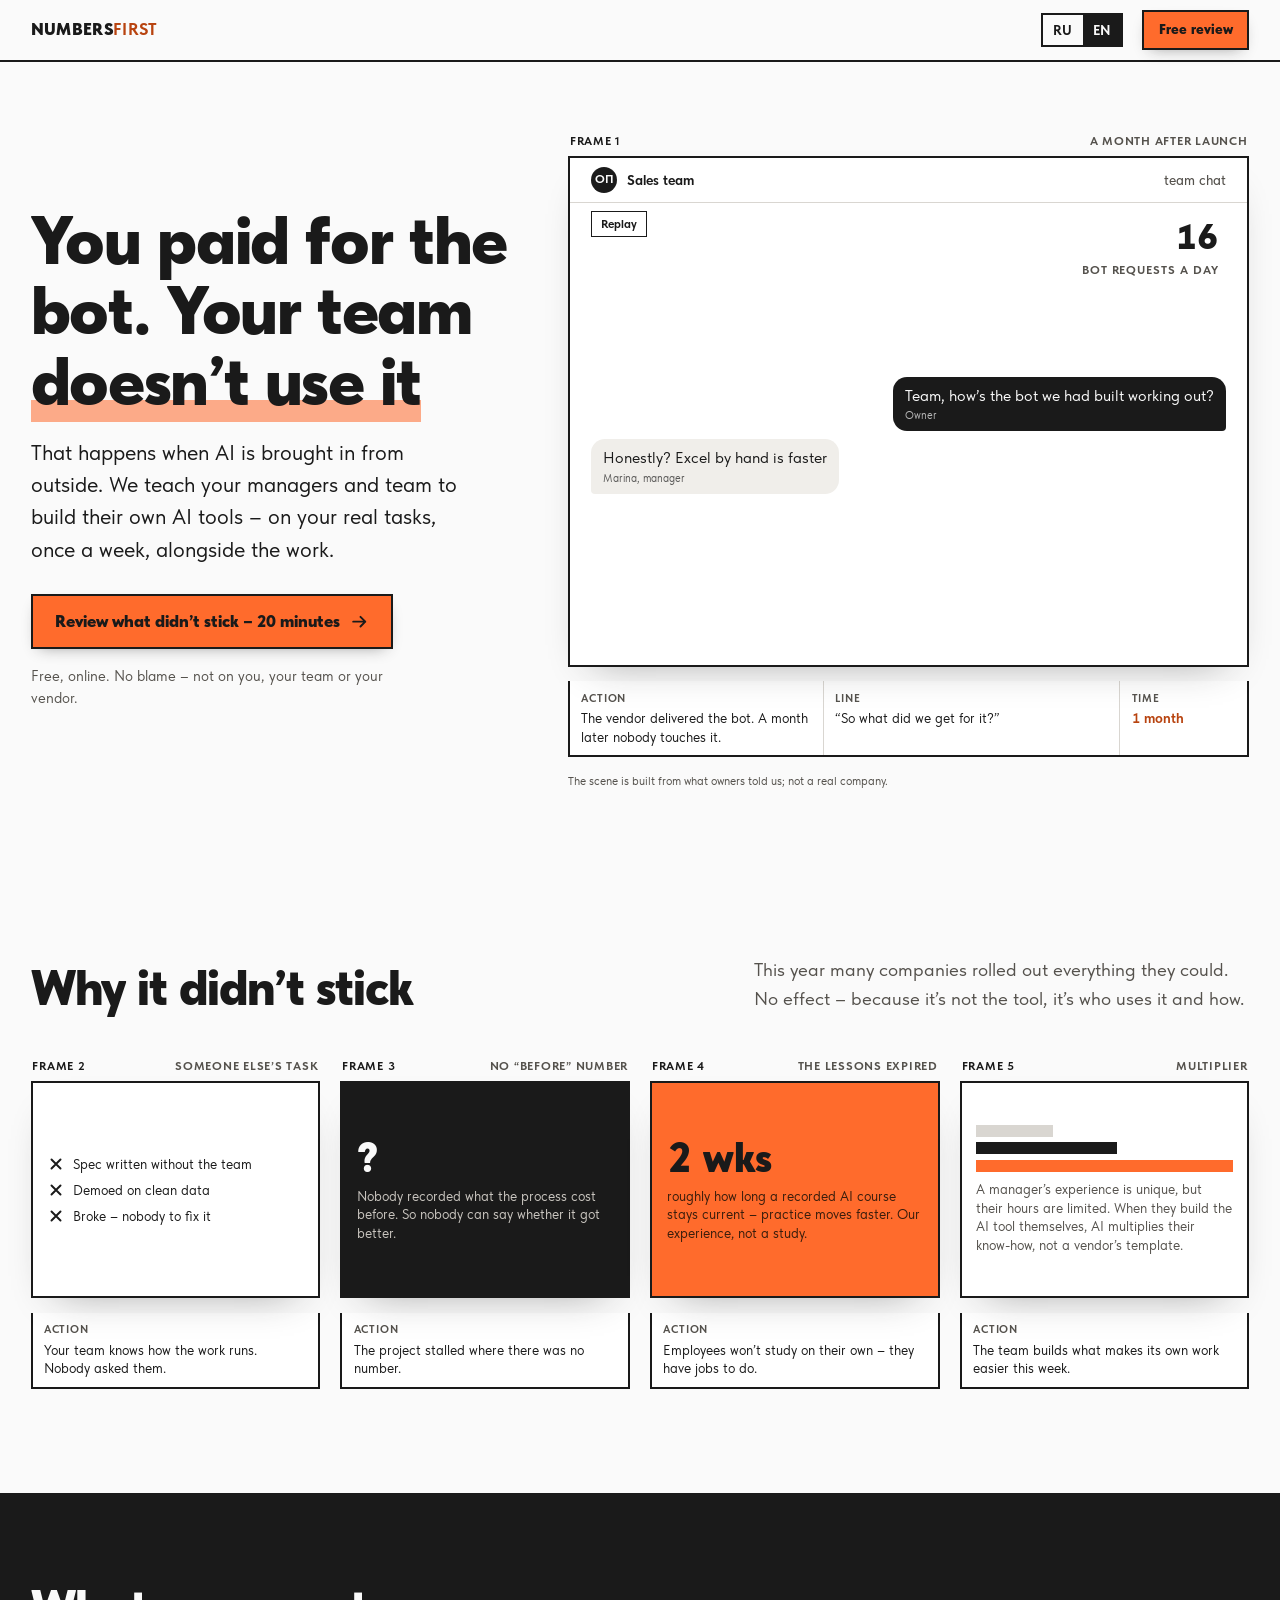
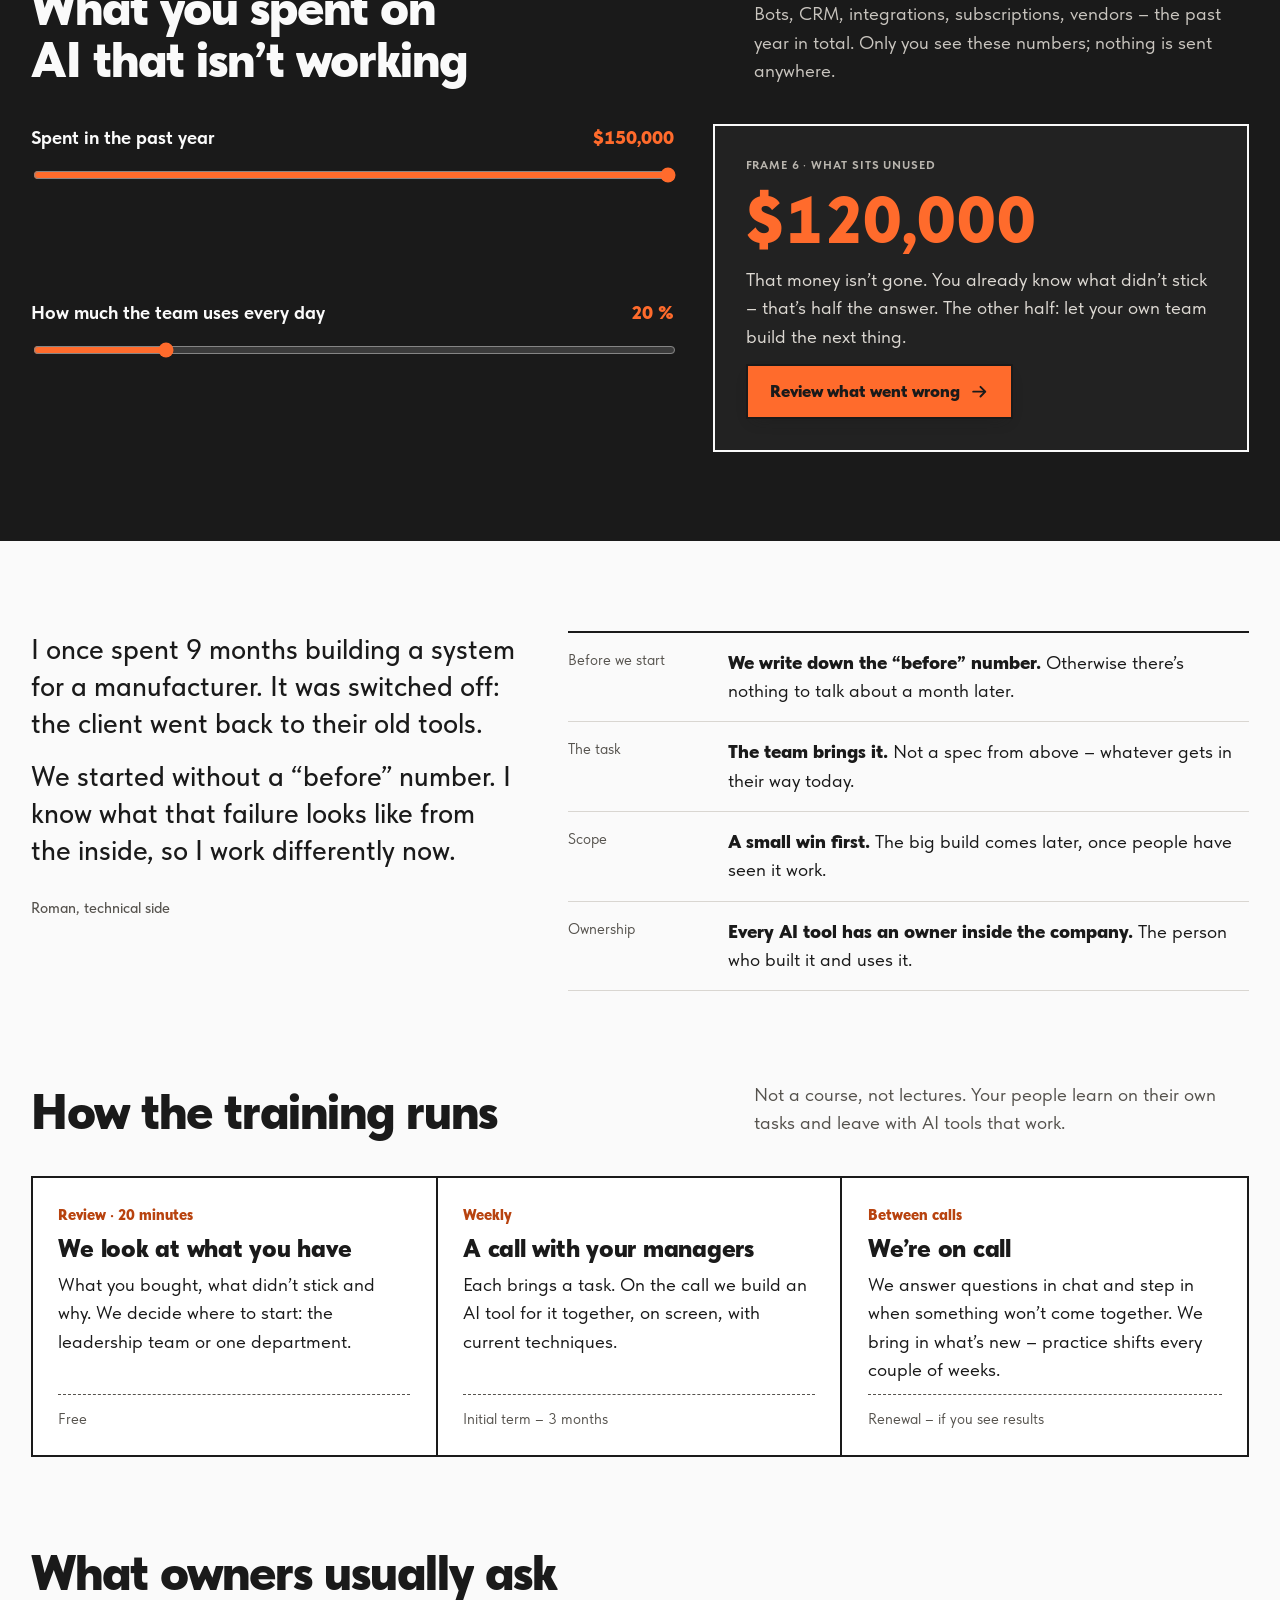
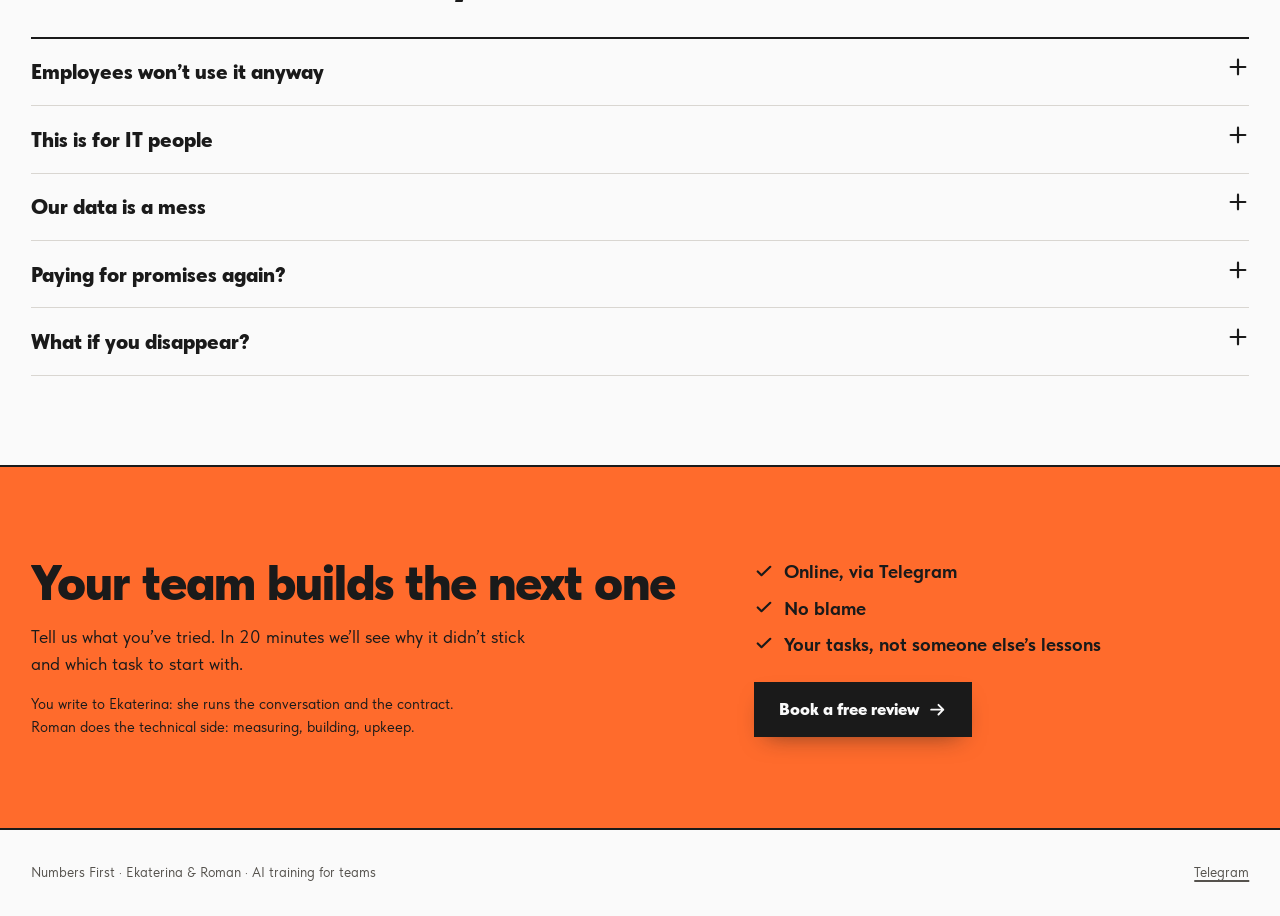
==== obuchenie.html @ cf1233cc "Прототип сайта для собственников: главная и три решения" ====
<!doctype html>
<html lang="ru" data-lang="ru"
  data-title-ru="Бота сделали, команда не пользуется – обучение команды ИИ | Сначала цифра"
  data-title-en="You paid for the bot, nobody uses it – AI training for your team | Numbers First">
<head>
<meta charset="utf-8">
<meta name="viewport" content="width=device-width, initial-scale=1">
<meta name="robots" content="noindex, nofollow">
<title>Бота сделали, команда не пользуется – обучение команды ИИ | Сначала цифра</title>
<meta name="description" content="Учим руководителей и команду собирать ИИ-инструменты самим, на своих задачах. Созвон раз в неделю и поддержка между ними.">
<link rel="preload" href="fonts/TildaSans-Black.ttf" as="font" type="font/ttf" crossorigin>
<link rel="stylesheet" href="assets/site.css">
</head>
<body>
<svg width="0" height="0" style="position:absolute" aria-hidden="true">
  <symbol id="i-arrow" viewBox="0 0 24 24"><path d="M4 12h15M13 6l6 6-6 6" fill="none" stroke="currentColor" stroke-width="2.4" stroke-linecap="round" stroke-linejoin="round"/></symbol>
  <symbol id="i-check" viewBox="0 0 24 24"><path d="M4.5 12.5l4.5 4.5L19.5 7" fill="none" stroke="currentColor" stroke-width="2.6" stroke-linecap="round" stroke-linejoin="round"/></symbol>
  <symbol id="i-cross" viewBox="0 0 24 24"><path d="M6 6l12 12M18 6L6 18" fill="none" stroke="currentColor" stroke-width="2.6" stroke-linecap="round"/></symbol>
  <symbol id="i-plus" viewBox="0 0 24 24"><path d="M12 4v16M4 12h16" fill="none" stroke="currentColor" stroke-width="2.4" stroke-linecap="round"/></symbol>
</svg>

<header class="top">
  <div class="wrap">
    <a class="logo" href="index.html"><span lang="ru">СНАЧАЛА<b>ЦИФРА</b></span><span lang="en">NUMBERS<b>FIRST</b></span></a>
    <span class="spacer"></span>
    <div class="lang" role="group" aria-label="Язык / Language">
      <button type="button" data-set="ru" aria-pressed="true">RU</button>
      <button type="button" data-set="en" aria-pressed="false">EN</button>
    </div>
    <a class="btn small" href="#contact">
      <span lang="ru">Разбор</span><span lang="en">Free review</span>
    </a>
  </div>
</header>

<main id="top">
  <section class="hero">
    <div class="wrap">
      <div>
        <h1>
          <span lang="ru">Бота сделали. Команда им <span class="hl">не&nbsp;пользуется</span></span>
          <span lang="en">You paid for the bot. Your team <span class="hl">doesn’t&nbsp;use&nbsp;it</span></span>
        </h1>
        <p class="lead">
          <span lang="ru">Так бывает, когда ИИ приносят снаружи. Мы учим ваших руководителей и команду собирать ИИ-инструменты самим – на ваших задачах, раз в неделю, рядом с работой.</span>
          <span lang="en">That happens when AI is brought in from outside. We teach your managers and team to build their own AI tools – on your real tasks, once a week, alongside the work.</span>
        </p>
        <a class="btn" href="#contact">
          <span lang="ru">Разобрать, что не прижилось – 20 минут</span>
          <span lang="en">Review what didn’t stick – 20 minutes</span>
          <svg aria-hidden="true"><use href="#i-arrow"/></svg>
        </a>
        <p class="note">
          <span lang="ru">Бесплатно, онлайн. Виноватых не ищем – ни вас, ни команду, ни подрядчика.</span>
          <span lang="en">Free, online. No blame – not on you, your team or your vendor.</span>
        </p>
      </div>

      <figure class="frame tall">
        <div class="slug"><span class="fno"><span lang="ru">Кадр 1</span><span lang="en">Frame 1</span></span><span lang="ru">Через месяц после запуска</span><span lang="en">A month after launch</span></div>
        <div class="screen scene">
          <div class="chat">
            <div class="head"><span class="av">ОП</span><span lang="ru">Отдел продаж</span><span lang="en">Sales team</span><span class="st"><span lang="ru">чат команды</span><span lang="en">team chat</span></span></div>
            <div class="clock num" data-mode="count" data-from="40" data-to="0" data-start="1200" data-dur="4200">
              <svg class="ring" viewBox="0 0 140 70" preserveAspectRatio="none" aria-hidden="true"><path d="M70 4C30 2 4 14 6 36s34 32 70 30 60-12 58-34S104 2 62 6"/></svg>
              <span class="face">40</span>
              <span class="lbl"><span lang="ru">запросов к боту в день</span><span lang="en">bot requests a day</span></span>
            </div>
            <div class="msg out" data-beat="200"><span lang="ru">Коллеги, как вам бот, которого нам сделали?</span><span lang="en">Team, how’s the bot we had built working out?</span><small><span lang="ru">Собственник</span><span lang="en">Owner</span></small></div>
            <div class="msg" data-beat="1500"><span lang="ru">Честно? Быстрее руками в Excel</span><span lang="en">Honestly? Excel by hand is faster</span><small><span lang="ru">Марина, менеджер</span><span lang="en">Marina, manager</span></small></div>
            <div class="msg" data-beat="2900"><span lang="ru">Он вчера клиенту старую цену назвал</span><span lang="en">Yesterday it quoted a client last year’s price</span><small><span lang="ru">Олег, продажи</span><span lang="en">Oleg, sales</span></small></div>
            <div class="msg sys" data-beat="4300"><span lang="ru">команда вернулась в WhatsApp и Excel</span><span lang="en">the team is back on WhatsApp and Excel</span></div>
            <div class="msg out" data-beat="5600"><span lang="ru">И что это нам дало?</span><span lang="en">So what did we get for it?</span></div>
          </div>
          <button class="replay" type="button"><span lang="ru">Повторить</span><span lang="en">Replay</span></button>
        </div>
        <dl class="dir">
          <div><dt lang="ru">Действие</dt><dt lang="en">Action</dt><dd lang="ru">Подрядчик сдал бота. Через месяц им никто не пользуется.</dd><dd lang="en">The vendor delivered the bot. A month later nobody touches it.</dd></div>
          <div><dt lang="ru">Реплика</dt><dt lang="en">Line</dt><dd lang="ru">«И что это нам дало?»</dd><dd lang="en">“So what did we get for it?”</dd></div>
          <div><dt lang="ru">Хрон.</dt><dt lang="en">Time</dt><dd class="t num" lang="ru">1 мес.</dd><dd class="t num" lang="en">1 month</dd></div>
        </dl>
        <p class="synthetic"><span lang="ru">Сцена собрана из слов собственников, это не реальная компания.</span><span lang="en">The scene is built from what owners told us; not a real company.</span></p>
      </figure>
    </div>
  </section>

  <section>
    <div class="wrap">
      <div class="sec-head">
        <h2><span lang="ru">Почему не прижилось</span><span lang="en">Why it didn’t stick</span></h2>
        <p><span lang="ru">За этот год многие внедрили всё, что могли. Эффекта нет, потому что дело не в инструменте, а в том, кто и как им пользуется.</span><span lang="en">This year many companies rolled out everything they could. No effect – because it’s not the tool, it’s who uses it and how.</span></p>
      </div>
      <div class="strip">
        <figure class="frame reveal">
          <div class="slug"><span class="fno"><span lang="ru">Кадр 2</span><span lang="en">Frame 2</span></span><span lang="ru">Чужая задача</span><span lang="en">Someone else’s task</span></div>
          <div class="screen"><div class="pane">
            <div class="tick"><svg aria-hidden="true"><use href="#i-cross"/></svg><span lang="ru">ТЗ писали без команды</span><span lang="en">Spec written without the team</span></div>
            <div class="tick"><svg aria-hidden="true"><use href="#i-cross"/></svg><span lang="ru">Показали на чистых данных</span><span lang="en">Demoed on clean data</span></div>
            <div class="tick"><svg aria-hidden="true"><use href="#i-cross"/></svg><span lang="ru">Сломалось – чинить некому</span><span lang="en">Broke – nobody to fix it</span></div>
          </div></div>
          <dl class="dir">
            <div><dt lang="ru">Действие</dt><dt lang="en">Action</dt><dd lang="ru">Как устроена работа, знает команда. Её не спросили.</dd><dd lang="en">Your team knows how the work runs. Nobody asked them.</dd></div>
          </dl>
        </figure>
        <figure class="frame reveal" data-delay="120">
          <div class="slug"><span class="fno"><span lang="ru">Кадр 3</span><span lang="en">Frame 3</span></span><span lang="ru">Нет цифры «до»</span><span lang="en">No “before” number</span></div>
          <div class="screen"><div class="pane dark">
            <div class="big">?</div>
            <div class="cap"><span lang="ru">Сколько процесс стоил до внедрения, никто не записал. Поэтому нельзя сказать, стало ли лучше.</span><span lang="en">Nobody recorded what the process cost before. So nobody can say whether it got better.</span></div>
          </div></div>
          <dl class="dir">
            <div><dt lang="ru">Действие</dt><dt lang="en">Action</dt><dd lang="ru">Проект остановился там, где не было цифры.</dd><dd lang="en">The project stalled where there was no number.</dd></div>
          </dl>
        </figure>
        <figure class="frame reveal" data-delay="240">
          <div class="slug"><span class="fno"><span lang="ru">Кадр 4</span><span lang="en">Frame 4</span></span><span lang="ru">Уроки устарели</span><span lang="en">The lessons expired</span></div>
          <div class="screen"><div class="pane mark">
            <div class="big num"><span lang="ru">2&nbsp;нед.</span><span lang="en">2&nbsp;wks</span></div>
            <div class="cap"><span lang="ru">примерно столько живёт записанный курс по ИИ: практика меняется быстрее. Это наш опыт, не исследование.</span><span lang="en">roughly how long a recorded AI course stays current – practice moves faster. Our experience, not a study.</span></div>
          </div></div>
          <dl class="dir">
            <div><dt lang="ru">Действие</dt><dt lang="en">Action</dt><dd lang="ru">Сотрудник сам учиться не пойдёт: у него своя работа.</dd><dd lang="en">Employees won’t study on their own – they have jobs to do.</dd></div>
          </dl>
        </figure>
        <figure class="frame reveal" data-delay="360">
          <div class="slug"><span class="fno"><span lang="ru">Кадр 5</span><span lang="en">Frame 5</span></span><span lang="ru">Множитель</span><span lang="en">Multiplier</span></div>
          <div class="screen"><div class="pane">
            <div class="bars" aria-hidden="true"><i class="g" style="width:30%"></i><i style="width:55%"></i><i class="m" style="width:100%"></i></div>
            <div class="cap"><span lang="ru">Опыт руководителя уникален, но сил у него не бесконечно. Когда он сам собирает ИИ-инструмент, ИИ умножает его опыт, а не чужой шаблон.</span><span lang="en">A manager’s experience is unique, but their hours are limited. When they build the AI tool themselves, AI multiplies their know-how, not a vendor’s template.</span></div>
          </div></div>
          <dl class="dir">
            <div><dt lang="ru">Действие</dt><dt lang="en">Action</dt><dd lang="ru">Команда собирает то, что упрощает её работу уже на этой неделе.</dd><dd lang="en">The team builds what makes its own work easier this week.</dd></div>
          </dl>
        </figure>
      </div>
    </div>
  </section>

  <section class="calc" id="calc">
    <div class="wrap">
      <div class="sec-head">
        <h2><span lang="ru">Сколько ушло на ИИ, который не работает</span><span lang="en">What you spent on AI that isn’t working</span></h2>
        <p><span lang="ru">Боты, CRM, интеграции, подписки, подрядчики – всё за последний год. Цифры видите только вы, мы их никуда не отправляем.</span><span lang="en">Bots, CRM, integrations, subscriptions, vendors – the past year in total. Only you see these numbers; nothing is sent anywhere.</span></p>
      </div>
      <div class="calc-grid">
        <form class="fields" onsubmit="return false">
          <div class="field">
            <label for="spent"><span><span lang="ru">Потратили за год</span><span lang="en">Spent in the past year</span></span><output id="spent-o" class="num"></output></label>
            <input id="spent" type="range" min="0" max="10000000" step="50000" value="1500000">
          </div>
          <div class="field">
            <label for="used"><span><span lang="ru">Сколько из этого команда использует каждый день</span><span lang="en">How much the team uses every day</span></span><output id="used-o" class="num">20 %</output></label>
            <input id="used" type="range" min="0" max="100" step="5" value="20">
          </div>
        </form>
        <div class="result" aria-live="polite">
          <span class="slug"><span lang="ru">Кадр 6 · что лежит без дела</span><span lang="en">Frame 6 · what sits unused</span></span>
          <div class="sum num" id="idle">0</div>
          <p><span lang="ru">Это не пропавшие деньги. Вы уже знаете, что не прижилось, – это половина ответа. Вторая половина – чтобы следующее собрала ваша команда.</span><span lang="en">That money isn’t gone. You already know what didn’t stick – that’s half the answer. The other half: let your own team build the next thing.</span></p>
          <a class="btn" href="#contact">
            <span lang="ru">Разобрать, что пошло не так</span><span lang="en">Review what went wrong</span>
            <svg aria-hidden="true"><use href="#i-arrow"/></svg>
          </a>
        </div>
      </div>
    </div>
  </section>

  <section>
    <div class="wrap story">
      <blockquote class="reveal">
        <p lang="ru">Я сам 9 месяцев делал систему для производства. Её выключили: заказчик вернулся к прежним инструментам.</p>
        <p lang="ru">Мы шли без цифры «до». Я знаю, как это выглядит изнутри, поэтому теперь работаю иначе.</p>
        <p lang="en">I once spent 9 months building a system for a manufacturer. It was switched off: the client went back to their old tools.</p>
        <p lang="en">We started without a “before” number. I know what that failure looks like from the inside, so I work differently now.</p>
        <span class="who"><span lang="ru">Роман, техническая часть</span><span lang="en">Roman, technical side</span></span>
      </blockquote>
      <ul class="lessons reveal" data-delay="120">
        <li><span lang="ru">До старта</span><span lang="en">Before we start</span><span><b lang="ru">Записываем цифру «до».</b><b lang="en">We write down the “before” number.</b> <span lang="ru">Иначе через месяц не о чем говорить.</span><span lang="en">Otherwise there’s nothing to talk about a month later.</span></span></li>
        <li><span lang="ru">Задача</span><span lang="en">The task</span><span><b lang="ru">Её приносит команда.</b><b lang="en">The team brings it.</b> <span lang="ru">Не ТЗ сверху, а то, что мешает работать сегодня.</span><span lang="en">Not a spec from above – whatever gets in their way today.</span></span></li>
        <li><span lang="ru">Масштаб</span><span lang="en">Scope</span><span><b lang="ru">Сначала маленькая победа.</b><b lang="en">A small win first.</b> <span lang="ru">Мамонта строим потом, когда люди увидели результат.</span><span lang="en">The big build comes later, once people have seen it work.</span></span></li>
        <li><span lang="ru">Хозяин</span><span lang="en">Ownership</span><span><b lang="ru">У каждого инструмента есть хозяин внутри компании.</b><b lang="en">Every AI tool has an owner inside the company.</b> <span lang="ru">Тот, кто его собрал и им пользуется.</span><span lang="en">The person who built it and uses it.</span></span></li>
      </ul>
    </div>
  </section>

  <section style="padding-top:0">
    <div class="wrap">
      <div class="sec-head">
        <h2><span lang="ru">Как идёт обучение</span><span lang="en">How the training runs</span></h2>
        <p><span lang="ru">Не курс и не лекции. Ваши люди учатся на своих задачах и уходят с работающими ИИ-инструментами.</span><span lang="en">Not a course, not lectures. Your people learn on their own tasks and leave with AI tools that work.</span></p>
      </div>
      <div class="sheet-steps">
        <div class="reveal">
          <span class="when"><span lang="ru">Разбор · 20 минут</span><span lang="en">Review · 20 minutes</span></span>
          <h3><span lang="ru">Смотрим, что уже есть</span><span lang="en">We look at what you have</span></h3>
          <p><span lang="ru">Что купили, что не прижилось и почему. Выбираем, с какой команды начать: руководители или одно направление.</span><span lang="en">What you bought, what didn’t stick and why. We decide where to start: the leadership team or one department.</span></p>
          <span class="pay"><span lang="ru">Бесплатно</span><span lang="en">Free</span></span>
        </div>
        <div class="reveal" data-delay="120">
          <span class="when"><span lang="ru">Раз в неделю</span><span lang="en">Weekly</span></span>
          <h3><span lang="ru">Созвон с группой руководителей</span><span lang="en">A call with your managers</span></h3>
          <p><span lang="ru">Каждый приносит свою задачу. На созвоне собираем под неё ИИ-инструмент вместе, на экране, с актуальными приёмами.</span><span lang="en">Each brings a task. On the call we build an AI tool for it together, on screen, with current techniques.</span></p>
          <span class="pay"><span lang="ru">Стартовый срок – 3 месяца</span><span lang="en">Initial term – 3 months</span></span>
        </div>
        <div class="reveal" data-delay="240">
          <span class="when"><span lang="ru">Между созвонами</span><span lang="en">Between calls</span></span>
          <h3><span lang="ru">Мы на связи</span><span lang="en">We’re on call</span></h3>
          <p><span lang="ru">Отвечаем на вопросы в чате, помогаем, когда что-то не собирается. Приносим новое, когда практика меняется, – а меняется она каждые пару недель.</span><span lang="en">We answer questions in chat and step in when something won’t come together. We bring in what’s new – practice shifts every couple of weeks.</span></p>
          <span class="pay"><span lang="ru">Продление – если видите результат</span><span lang="en">Renewal – if you see results</span></span>
        </div>
      </div>
    </div>
  </section>

  <section style="padding-top:0">
    <div class="wrap">
      <div class="sec-head"><h2><span lang="ru">Что обычно спрашивают</span><span lang="en">What owners usually ask</span></h2></div>
      <div class="faq">
        <details>
          <summary><span lang="ru">Сотрудники всё равно не будут пользоваться</span><span lang="en">Employees won’t use it anyway</span><svg aria-hidden="true"><use href="#i-plus"/></svg></summary>
          <p lang="ru">Тем, что собрали сами под свою задачу, – будут. Поэтому начинаем с того, что упрощает их работу уже на этой неделе.</p>
          <p lang="en">They will use what they built for their own task. That’s why we start with whatever makes their work easier this week.</p>
        </details>
        <details>
          <summary><span lang="ru">Это для айтишников</span><span lang="en">This is for IT people</span><svg aria-hidden="true"><use href="#i-plus"/></svg></summary>
          <p lang="ru">Нет. Вайбкодинг – это когда вы словами объясняете, что нужно, а ИИ собирает. Ваши руководители знают свои процессы лучше любого подрядчика, им этого хватает.</p>
          <p lang="en">No. Vibe coding means you explain in plain words what you need and the AI builds it. Your managers know their processes better than any vendor – that’s enough.</p>
        </details>
        <details>
          <summary><span lang="ru">У нас бардак в данных</span><span lang="en">Our data is a mess</span><svg aria-hidden="true"><use href="#i-plus"/></svg></summary>
          <p lang="ru">Так у всех. Первым делом записываем, как устроен процесс. С этого начинается второй мозг компании – знание, на котором потом работает ИИ.</p>
          <p lang="en">Everyone’s is. First we write down how the process actually works. That’s the start of a company’s second brain – the knowledge your AI tools run on.</p>
        </details>
        <details>
          <summary><span lang="ru">Опять платить за обещание?</span><span lang="en">Paying for promises again?</span><svg aria-hidden="true"><use href="#i-plus"/></svg></summary>
          <p lang="ru">Разбор бесплатный. Формат, срок и критерий продления обсуждаем после него и записываем.</p>
          <p lang="en">The review is free. Format, term and renewal criteria are agreed after it – in writing.</p>
        </details>
        <details>
          <summary><span lang="ru">А если вы пропадёте?</span><span lang="en">What if you disappear?</span><svg aria-hidden="true"><use href="#i-plus"/></svg></summary>
          <p lang="ru">Инструменты собирает ваша команда. Они остаются у вас и работают без нас.</p>
          <p lang="en">Your team builds the tools. They stay with you and keep working without us.</p>
        </details>
      </div>
    </div>
  </section>

  <section class="final" id="contact">
    <div class="wrap">
      <div>
        <h2><span lang="ru">Следующее соберёт ваша команда</span><span lang="en">Your team builds the next one</span></h2>
        <p><span lang="ru">Расскажите, что уже пробовали. За 20 минут разберём, почему не прижилось и с какой задачи начать.</span><span lang="en">Tell us what you’ve tried. In 20 minutes we’ll see why it didn’t stick and which task to start with.</span></p>
        <p class="duo"><span lang="ru">Пишете Екатерине: она ведёт разговор и договор. Техническую часть делает Роман: замер, сборка, сопровождение.</span><span lang="en">You write to Ekaterina: she runs the conversation and the contract. Roman does the technical side: measuring, building, upkeep.</span></p>
      </div>
      <div>
        <ul>
          <li><svg aria-hidden="true"><use href="#i-check"/></svg><span lang="ru">Онлайн, в Telegram</span><span lang="en">Online, via Telegram</span></li>
          <li><svg aria-hidden="true"><use href="#i-check"/></svg><span lang="ru">Без поиска виноватых</span><span lang="en">No blame</span></li>
          <li><svg aria-hidden="true"><use href="#i-check"/></svg><span lang="ru">На ваших задачах, а не на чужих уроках</span><span lang="en">Your tasks, not someone else’s lessons</span></li>
        </ul>
        <p style="margin-top:1.4rem"><a class="btn" href="https://t.me/aieseia"><span lang="ru">Записаться на разбор</span><span lang="en">Book a free review</span><svg aria-hidden="true"><use href="#i-arrow"/></svg></a></p>
      </div>
    </div>
  </section>
</main>

<footer>
  <div class="wrap">
    <span><span lang="ru">Сначала цифра · Екатерина и Роман · обучение команд работе с ИИ</span><span lang="en">Numbers First · Ekaterina &amp; Roman · AI training for teams</span></span>
    <span><a href="https://t.me/aieseia">Telegram</a></span>
  </div>
</footer>

<script src="assets/site.js"></script>
<script>
(function () {
  var spent = document.getElementById("spent"), used = document.getElementById("used");
  function presets(lang) {
    if (lang === "en") { spent.max = 150000; spent.step = 1000; if (+spent.value > 150000) spent.value = 20000; }
    else { spent.max = 10000000; spent.step = 50000; if (+spent.value <= 150000) spent.value = 1500000; }
  }
  function calc() {
    var lang = NB.lang();
    document.getElementById("spent-o").textContent = NB.money(+spent.value, lang);
    document.getElementById("used-o").textContent = used.value + " %";
    document.getElementById("idle").textContent = NB.money(+spent.value * (100 - +used.value) / 100, lang);
  }
  [spent, used].forEach(function (el) { el.addEventListener("input", calc); });
  NB.onLang(function (l) { presets(l); calc(); });
  presets(NB.lang()); calc();
})();
</script>
</body>
</html>
---- assets/site.css ----
@font-face { font-family: "Tilda Sans"; src: url("../fonts/TildaSans-Regular.ttf") format("truetype"); font-weight: 400; font-display: swap; }
@font-face { font-family: "Tilda Sans"; src: url("../fonts/TildaSans-Medium.ttf") format("truetype"); font-weight: 500; font-display: swap; }
@font-face { font-family: "Tilda Sans"; src: url("../fonts/TildaSans-Bold.ttf") format("truetype"); font-weight: 700; font-display: swap; }
@font-face { font-family: "Tilda Sans"; src: url("../fonts/TildaSans-Black.ttf") format("truetype"); font-weight: 900; font-display: swap; }

:root {
  --ink: #1a1a1a;
  --sheet: #fafafa;
  --paper: #ffffff;
  --mark: #ff6b2c;
  --mark-ink: #b8430f;      /* оранжевый для текста на светлом: контраст 4.9:1 */
  --rule: #d9d6d1;
  --muted: #55524d;          /* 7.4:1 на #fafafa */
  --chat-in: #f0eeea;
  --chat-out: #1a1a1a;
  --gap: clamp(1rem, 2.4vw, 2rem);
  --ease: cubic-bezier(.16, 1, .3, 1);
  color-scheme: light;
}

* { box-sizing: border-box; }
html { -webkit-text-size-adjust: 100%; scroll-behavior: smooth; }
body {
  margin: 0;
  font-family: "Tilda Sans", system-ui, sans-serif;
  font-size: clamp(1.02rem, .96rem + .3vw, 1.18rem);
  line-height: 1.5;
  color: var(--ink);
  background: var(--sheet);
}
::selection { background: var(--mark); color: var(--ink); }
:focus-visible { outline: 3px solid var(--mark); outline-offset: 3px; border-radius: 2px; }
html { scrollbar-color: var(--ink) var(--sheet); }
a { color: inherit; text-underline-offset: .18em; text-decoration-thickness: 1.5px; }
.num { font-variant-numeric: tabular-nums; }

/* языки */
html[data-lang="ru"] [lang="en"]:not(html),
html[data-lang="en"] [lang="ru"]:not(html) { display: none !important; }

.wrap { width: min(1240px, 100% - 2 * var(--gap)); margin-inline: auto; }

/* шапка */
.top {
  position: sticky; top: 0; z-index: 10;
  background: rgba(250,250,250,.94);
  border-bottom: 2px solid var(--ink);
}
.top .wrap { display: flex; align-items: center; gap: 1.2rem; min-height: 60px; }
.logo { font-weight: 900; letter-spacing: .02em; text-decoration: none; font-size: 1.05rem; }
.logo b { color: var(--mark-ink); }
.top .spacer { flex: 1; }
.lang { display: inline-flex; border: 2px solid var(--ink); }
.lang button {
  font: inherit; font-weight: 700; font-size: .85rem; padding: .3rem .65rem;
  background: transparent; color: var(--ink); border: 0; cursor: pointer;
}
.lang button[aria-pressed="true"] { background: var(--ink); color: var(--sheet); }
.lang button:hover:not([aria-pressed="true"]) { background: var(--chat-in); }

/* кнопка */
.btn {
  display: inline-flex; align-items: center; gap: .6rem;
  font: inherit; font-weight: 900; font-size: 1.05rem; line-height: 1.1;
  padding: 1rem 1.4rem; min-height: 52px;
  background: var(--mark); color: var(--ink);
  border: 2px solid var(--ink); text-decoration: none; cursor: pointer;
  transition: transform .25s var(--ease), box-shadow .25s var(--ease), background .2s;
  box-shadow: 0 6px 16px -8px rgba(26,26,26,.45);
}
.btn:hover { transform: translateY(-2px); box-shadow: 0 12px 24px -10px rgba(26,26,26,.5); }
.btn:active { transform: translateY(0); }
.btn svg { width: 1.15em; height: 1.15em; flex: none; }
.btn.small { font-size: .9rem; padding: .55rem .9rem; min-height: 40px; }
.btn.ghost { background: transparent; box-shadow: none; }
.btn.ghost:hover { background: var(--paper); }

/* первый экран */
.hero { padding-block: clamp(2rem, 5vw, 4.5rem) clamp(2.5rem, 5vw, 4rem); }
.hero .wrap { display: grid; grid-template-columns: minmax(0, 5fr) minmax(0, 7fr); gap: clamp(1.5rem, 4vw, 4rem); align-items: center; }
h1, h2, h3 { font-weight: 900; line-height: 1.03; letter-spacing: -.02em; text-wrap: balance; margin: 0; }
h1 { font-size: clamp(2.3rem, 1.4rem + 3.6vw, 4.6rem); }
h2 { font-size: clamp(1.8rem, 1.2rem + 2.4vw, 3.2rem); }
h3 { font-size: clamp(1.2rem, 1rem + .7vw, 1.55rem); letter-spacing: -.01em; }
h1 .hl, h2 .hl { box-shadow: inset 0 -.32em 0 rgba(255,107,44,.55); }
.lead { font-size: clamp(1.1rem, 1rem + .45vw, 1.35rem); max-width: 34ch; margin: 1.2rem 0 1.8rem; color: var(--ink); }
.hero .note { margin-top: 1rem; font-size: .92rem; color: var(--muted); max-width: 40ch; }

/* кадр раскадровки */
.frame { margin: 0; }
.frame .slug {
  display: flex; justify-content: space-between; gap: 1rem;
  font-size: .78rem; font-weight: 700; letter-spacing: .06em; text-transform: uppercase;
  padding: .35rem .1rem; color: var(--muted);
}
.frame .slug .fno { color: var(--ink); }
.screen {
  position: relative; aspect-ratio: 16 / 10; background: var(--paper);
  border: 2px solid var(--ink); overflow: hidden;
  box-shadow: 0 18px 40px -26px rgba(26,26,26,.45);
}
.frame.tall .screen { aspect-ratio: 4 / 3; }
.dir {
  display: grid; grid-template-columns: 1.2fr 1.4fr .6fr; border: 2px solid var(--ink); border-top: 0;
  background: var(--paper); font-size: .9rem;
}
.dir > div { padding: .55rem .7rem; border-right: 1px solid var(--rule); min-width: 0; }
.dir > div:last-child { border-right: 0; }
.dir dt { font-size: .7rem; font-weight: 700; letter-spacing: .07em; text-transform: uppercase; color: var(--muted); margin: 0 0 .15rem; }
.dir dd { margin: 0; line-height: 1.3; }
.dir .t { color: var(--mark-ink); font-weight: 700; }

/* сцена-переписка внутри кадра */
.chat { position: absolute; inset: 0; padding: clamp(.7rem, 2vw, 1.3rem); padding-top: 7.2rem; display: flex; flex-direction: column; gap: .5rem; justify-content: flex-end; }
.chat .head {
  position: absolute; top: 0; left: 0; right: 0; display: flex; align-items: center; gap: .6rem;
  padding: .55rem clamp(.7rem, 2vw, 1.3rem); border-bottom: 1px solid var(--rule); background: var(--paper); font-size: .85rem; font-weight: 700;
}
.chat .head .av { width: 26px; height: 26px; border-radius: 50%; background: var(--ink); color: var(--sheet); display: grid; place-items: center; font-size: .72rem; }
.chat .head .st { margin-left: auto; font-weight: 500; color: var(--muted); }
.msg {
  max-width: 74%; padding: .5rem .75rem; font-size: clamp(.82rem, .75rem + .35vw, 1rem); line-height: 1.32;
  background: var(--chat-in); border-radius: 14px 14px 14px 4px; align-self: flex-start;
}
.msg.out { align-self: flex-end; background: var(--chat-out); color: var(--sheet); border-radius: 14px 14px 4px 14px; }
.msg small { display: block; font-size: .7rem; opacity: .7; margin-top: .15rem; }
.msg.sys { align-self: center; background: transparent; border: 1.5px dashed var(--muted); color: var(--muted); font-size: .8rem; border-radius: 6px; }

/* таймер-метка режиссёра */
.clock {
  position: absolute; top: 3.1rem; right: clamp(.7rem, 2vw, 1.3rem);
  font-weight: 900; font-size: clamp(1.4rem, 1rem + 1.6vw, 2.4rem); color: var(--ink);
  font-variant-numeric: tabular-nums; padding: .1rem .5rem;
}
.clock .ring { position: absolute; inset: -10px -14px; overflow: visible; pointer-events: none; }
.clock .ring path { fill: none; stroke: var(--mark); stroke-width: 3; stroke-linecap: round; stroke-dasharray: 400; stroke-dashoffset: 400; transition: stroke-dashoffset 1.1s var(--ease); }
.clock.alarm .ring path { stroke-dashoffset: 0; }
.clock { text-align: right; }
.clock .ring { inset: -12px -20px -14px -24px; width: calc(100% + 44px); height: calc(100% + 26px); }
.clock .lbl { display: block; line-height: 1.2; white-space: nowrap; font-size: .72rem; font-weight: 700; letter-spacing: .08em; text-transform: uppercase; color: var(--muted); text-align: right; }

/* появление реплик: видимы по умолчанию, скрываются только когда сцена запущена */
.scene.armed [data-beat] { opacity: 0; transform: translateY(10px); filter: blur(3px); }
.scene.armed [data-beat].on { opacity: 1; transform: none; filter: none; transition: opacity .5s var(--ease), transform .6s var(--ease), filter .5s var(--ease); }
.replay {
  position: absolute; top: 3.3rem; left: clamp(.7rem, 2vw, 1.3rem); z-index: 2;
  font: inherit; font-size: .75rem; font-weight: 700; background: var(--paper); border: 1.5px solid var(--ink); padding: .2rem .55rem; cursor: pointer; color: var(--ink);
}
.replay:hover { background: var(--chat-in); }

/* лента кадров */
section { padding-block: clamp(3rem, 7vw, 6rem); }
.sec-head { display: grid; grid-template-columns: minmax(0, 7fr) minmax(0, 5fr); gap: var(--gap); align-items: end; margin-bottom: clamp(1.6rem, 3vw, 2.6rem); }
.sec-head p { margin: 0; color: var(--muted); max-width: 46ch; }
.strip { display: grid; grid-template-columns: repeat(4, minmax(0, 1fr)); gap: clamp(.8rem, 1.6vw, 1.4rem); }
.strip .frame .screen { aspect-ratio: 4 / 3; }
.strip .dir { grid-template-columns: 1fr; }
.strip .dir > div { border-right: 0; border-bottom: 1px solid var(--rule); }
.strip .dir > div:last-child { border-bottom: 0; }
.pane { position: absolute; inset: 0; padding: .9rem; display: flex; flex-direction: column; justify-content: center; gap: .5rem; }
.pane .big { font-weight: 900; font-size: clamp(1.6rem, 1rem + 2vw, 2.6rem); line-height: 1; font-variant-numeric: tabular-nums; }
.pane .cap { font-size: .9rem; color: var(--muted); line-height: 1.3; }
.pane.dark { background: var(--ink); color: var(--sheet); }
.pane.dark .cap { color: #c9c5bf; }
.pane.mark { background: var(--mark); color: var(--ink); }
.pane.mark .cap { color: #3a1d0c; }
.bars { display: grid; gap: .35rem; }
.bars i { display: block; height: 12px; background: var(--ink); transform-origin: left; }
.bars i.m { background: var(--mark); }
.bars i.g { background: var(--rule); }
.tick { display: flex; gap: .5rem; align-items: center; font-size: .9rem; line-height: 1.25; }
.tick svg { flex: none; width: 18px; height: 18px; }

/* разрыв найден – обводка */
.gap-mark { position: relative; display: inline-block; }
.gap-mark svg { position: absolute; inset: -8px -10px; width: calc(100% + 20px); height: calc(100% + 16px); overflow: visible; pointer-events: none; }
.gap-mark path { fill: none; stroke: var(--mark); stroke-width: 3; stroke-linecap: round; }

/* рабочий кадр: калькулятор */
.calc { background: var(--ink); color: var(--sheet); }
.calc h2 { color: var(--sheet); }
.calc .sec-head p { color: #c9c5bf; }
.calc-grid { display: grid; grid-template-columns: minmax(0, 6fr) minmax(0, 5fr); gap: clamp(1.2rem, 3vw, 3rem); align-items: stretch; }
.fields { display: grid; gap: 1.4rem; }
.field label { display: flex; justify-content: space-between; gap: 1rem; font-weight: 700; margin-bottom: .45rem; }
.field label output { color: var(--mark); font-variant-numeric: tabular-nums; font-weight: 900; }
.field small { display: block; color: #b9b5ae; font-size: .85rem; margin-top: .3rem; }
input[type="range"] { width: 100%; accent-color: var(--mark); height: 28px; cursor: pointer; }
input[type="number"], input[type="text"] {
  width: 100%; font: inherit; font-weight: 700; font-size: 1.2rem; padding: .7rem .8rem;
  background: #242424; color: var(--sheet); border: 2px solid #4a4743; font-variant-numeric: tabular-nums;
}
input[type="number"]:focus { border-color: var(--mark); outline: none; }
.result {
  border: 2px solid var(--sheet); padding: clamp(1.2rem, 2.4vw, 2rem); display: flex; flex-direction: column; gap: .8rem; background: #222;
}
.result .slug { font-size: .75rem; font-weight: 700; letter-spacing: .07em; text-transform: uppercase; color: #b9b5ae; }
.result .sum { font-weight: 900; font-size: clamp(2.4rem, 1.4rem + 3.4vw, 4.4rem); line-height: 1; color: var(--mark); font-variant-numeric: tabular-nums; }
.result p { margin: 0; color: #dcd8d2; }
.result .btn { align-self: flex-start; margin-top: auto; }
.checks { display: grid; grid-template-columns: repeat(2, minmax(0, 1fr)); gap: .6rem; }
.checks label {
  display: flex; gap: .7rem; align-items: flex-start; padding: .75rem .85rem; border: 2px solid #4a4743; cursor: pointer; line-height: 1.3; font-weight: 500;
  transition: border-color .2s, background .2s;
}
.checks label:hover { border-color: #8a857e; }
.checks input { accent-color: var(--mark); width: 20px; height: 20px; margin: 0; flex: none; margin-top: .1rem; }
.checks label:has(input:checked) { border-color: var(--mark); background: #2a211c; }

/* как работаем – лист с полями */
.sheet-steps { display: grid; grid-template-columns: repeat(3, minmax(0, 1fr)); border: 2px solid var(--ink); background: var(--paper); }
.sheet-steps > div { padding: clamp(1rem, 2vw, 1.6rem); border-right: 2px solid var(--ink); display: flex; flex-direction: column; gap: .6rem; }
.sheet-steps > div:last-child { border-right: 0; }
.sheet-steps .when { font-weight: 900; color: var(--mark-ink); font-size: .95rem; }
.sheet-steps p { margin: 0; }
.sheet-steps .pay { margin-top: auto; padding-top: .8rem; border-top: 1px dashed var(--muted); font-size: .92rem; color: var(--muted); }

/* история Романа */
.story { display: grid; grid-template-columns: minmax(0, 5fr) minmax(0, 7fr); gap: clamp(1.5rem, 4vw, 4rem); align-items: start; }
.story blockquote { margin: 0; font-size: clamp(1.25rem, 1rem + 1vw, 1.75rem); line-height: 1.32; font-weight: 500; }
.story blockquote p { margin: 0 0 1rem; }
.story .who { font-size: .95rem; color: var(--muted); }
.lessons { list-style: none; padding: 0; margin: 0; display: grid; gap: 0; border-top: 2px solid var(--ink); }
.lessons li { display: grid; grid-template-columns: 9rem minmax(0, 1fr); gap: 1rem; padding: 1rem 0; border-bottom: 1px solid var(--rule); }
.lessons li b { font-weight: 900; }
.lessons li > span:not(:last-child) { color: var(--muted); font-size: .92rem; }

/* возражения */
.faq { border-top: 2px solid var(--ink); }
.faq details { border-bottom: 1px solid var(--rule); }
.faq summary {
  list-style: none; cursor: pointer; padding: 1.1rem 0; display: flex; justify-content: space-between; gap: 1rem;
  font-weight: 900; font-size: clamp(1.08rem, 1rem + .4vw, 1.3rem);
}
.faq summary::-webkit-details-marker { display: none; }
.faq summary svg { flex: none; width: 22px; height: 22px; transition: transform .3s var(--ease); }
.faq details[open] summary svg { transform: rotate(45deg); }
.faq details p { margin: 0 0 1.2rem; max-width: 68ch; color: var(--ink); }

/* финальный кадр */
.final { background: var(--mark); border-block: 2px solid var(--ink); }
.final .wrap { display: grid; grid-template-columns: minmax(0, 7fr) minmax(0, 5fr); gap: var(--gap); align-items: center; }
.final p { margin: 1rem 0 0; max-width: 46ch; font-size: 1.1rem; }
.final .btn { background: var(--ink); color: var(--sheet); box-shadow: 0 10px 24px -12px rgba(26,26,26,.6); }
.final .btn:hover { background: #000; }
.final ul { list-style: none; margin: 0; padding: 0; display: grid; gap: .5rem; font-weight: 700; }
.final li { display: flex; gap: .6rem; align-items: flex-start; }
.final li svg { flex: none; width: 20px; height: 20px; margin-top: .15rem; }

footer { padding-block: 2rem; font-size: .9rem; color: var(--muted); }
footer .wrap { display: flex; flex-wrap: wrap; gap: 1rem 2rem; justify-content: space-between; }

.synthetic { font-size: .78rem; color: var(--muted); margin-top: .5rem; }

/* прокрутка: кадры ленты проявляются один раз */
.reveal { transition: opacity .7s var(--ease), transform .8s var(--ease); }
.js .reveal:not(.in) { opacity: 0; transform: translateY(24px); }

@media (max-width: 980px) {
  .hero .wrap, .sec-head, .calc-grid, .story, .final .wrap { grid-template-columns: 1fr; }
  .strip { grid-template-columns: repeat(2, minmax(0, 1fr)); }
  .sheet-steps { grid-template-columns: 1fr; }
  .sheet-steps > div { border-right: 0; border-bottom: 2px solid var(--ink); }
  .sheet-steps > div:last-child { border-bottom: 0; }
}
@media (max-width: 600px) {
  .top .btn.small { display: none; }
  .strip { grid-template-columns: 1fr; }
  .dir { grid-template-columns: 1fr 1fr; }
  .dir > div:last-child { grid-column: 1 / -1; border-top: 1px solid var(--rule); }
  .checks { grid-template-columns: 1fr; }
  .lessons li { grid-template-columns: 1fr; gap: .2rem; }
  .screen, .frame.tall .screen { aspect-ratio: 3 / 4; }
  .strip .frame .screen { aspect-ratio: 4 / 3; }
  .msg { max-width: 86%; }
}
@media (prefers-reduced-motion: reduce) {
  *, *::before, *::after { transition: none !important; animation: none !important; }
  .scene.armed [data-beat] { opacity: 1; transform: none; filter: none; }
  .js .reveal:not(.in) { opacity: 1; transform: none; }
}

/* оглавление прототипов */
.toc { display: grid; grid-template-columns: repeat(3, minmax(0, 1fr)); gap: clamp(1rem, 2vw, 1.6rem); }
.toc a { text-decoration: none; display: block; }
.toc a:hover .screen { transform: translateY(-3px); }
.toc .screen { transition: transform .3s var(--ease); }
.toc .pane .big { font-size: clamp(1.3rem, 1rem + 1.2vw, 2rem); line-height: 1.08; }
@media (max-width: 980px) { .toc { grid-template-columns: 1fr; } }

/* ---------- общий сайт: лист «до старта», двое, подпись ---------- */
.pane.deal { justify-content: center; gap: 0; padding: clamp(.9rem, 2vw, 1.4rem); }
.deal .row { display: grid; grid-template-columns: 8.5rem minmax(0, 1fr); gap: .8rem; align-items: baseline; padding: .55rem 0; border-bottom: 1px dashed var(--rule); font-size: .95rem; }
.deal .row > span { color: var(--muted); font-size: .85rem; }
.deal .row b { font-weight: 700; line-height: 1.25; }
.deal .row.sign { border-bottom: 0; padding-top: .9rem; }
.deal .ok { display: inline-grid; place-items: center; width: 34px; height: 34px; border: 2px solid var(--ink); border-radius: 50%; background: var(--mark); }
.deal .ok svg { width: 18px; height: 18px; }
.team { display: grid; grid-template-columns: repeat(2, minmax(0, 1fr)); border: 2px solid var(--ink); background: var(--paper); }
.team > div { padding: clamp(1rem, 2vw, 1.6rem); display: flex; flex-direction: column; gap: .5rem; }
.team > div + div { border-left: 2px solid var(--ink); }
.team .when { font-weight: 900; color: var(--mark-ink); font-size: .95rem; }
.team h3 { margin: 0; }
.team p { margin: 0; max-width: 44ch; }
.final p.duo { font-size: .95rem; max-width: 50ch; }
@media (max-width: 600px) {
  .deal .row { grid-template-columns: 1fr; gap: .15rem; }
  .team { grid-template-columns: 1fr; }
  .team > div + div { border-left: 0; border-top: 2px solid var(--ink); }
}
@media (max-width: 600px) {
  .toc .screen { aspect-ratio: 16 / 9; }
  .frame.tall .screen:has(> .deal) { aspect-ratio: auto; }
  .screen > .pane.deal { position: relative; padding-top: 5.4rem; }
}
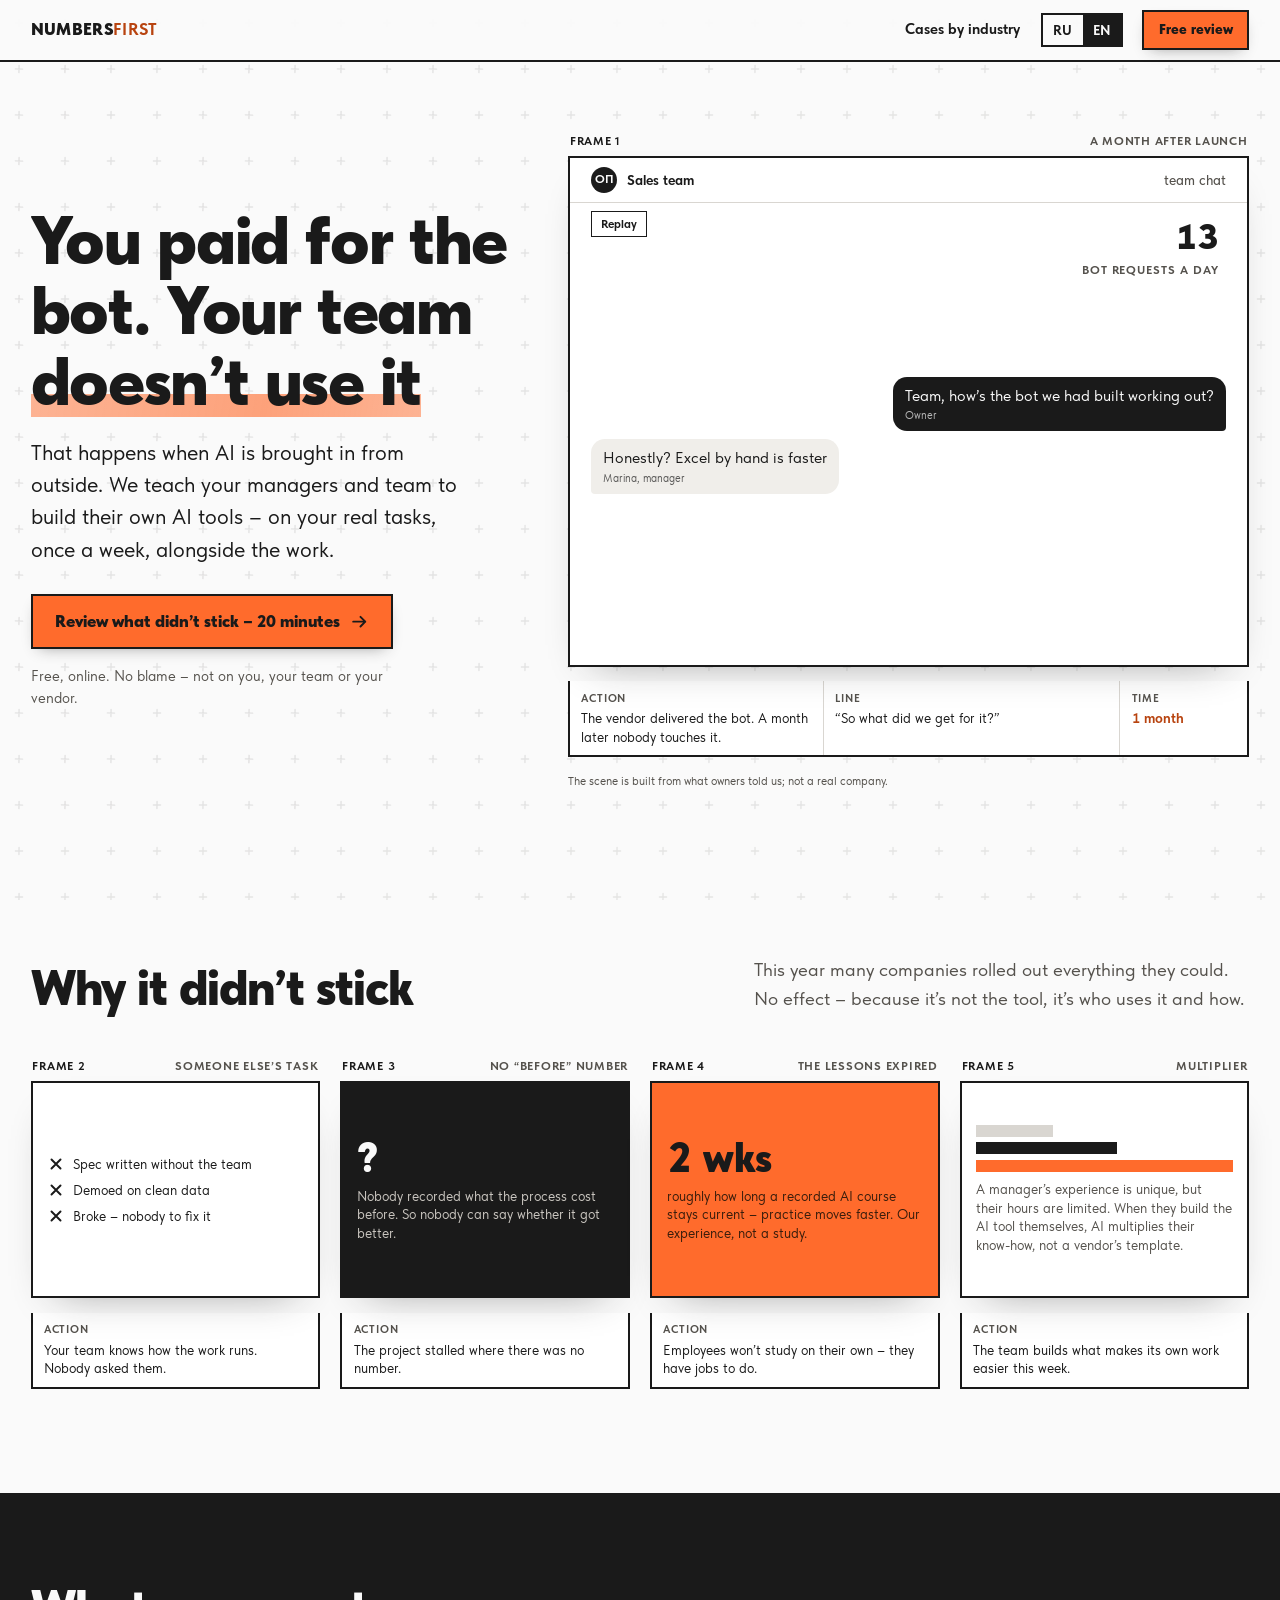
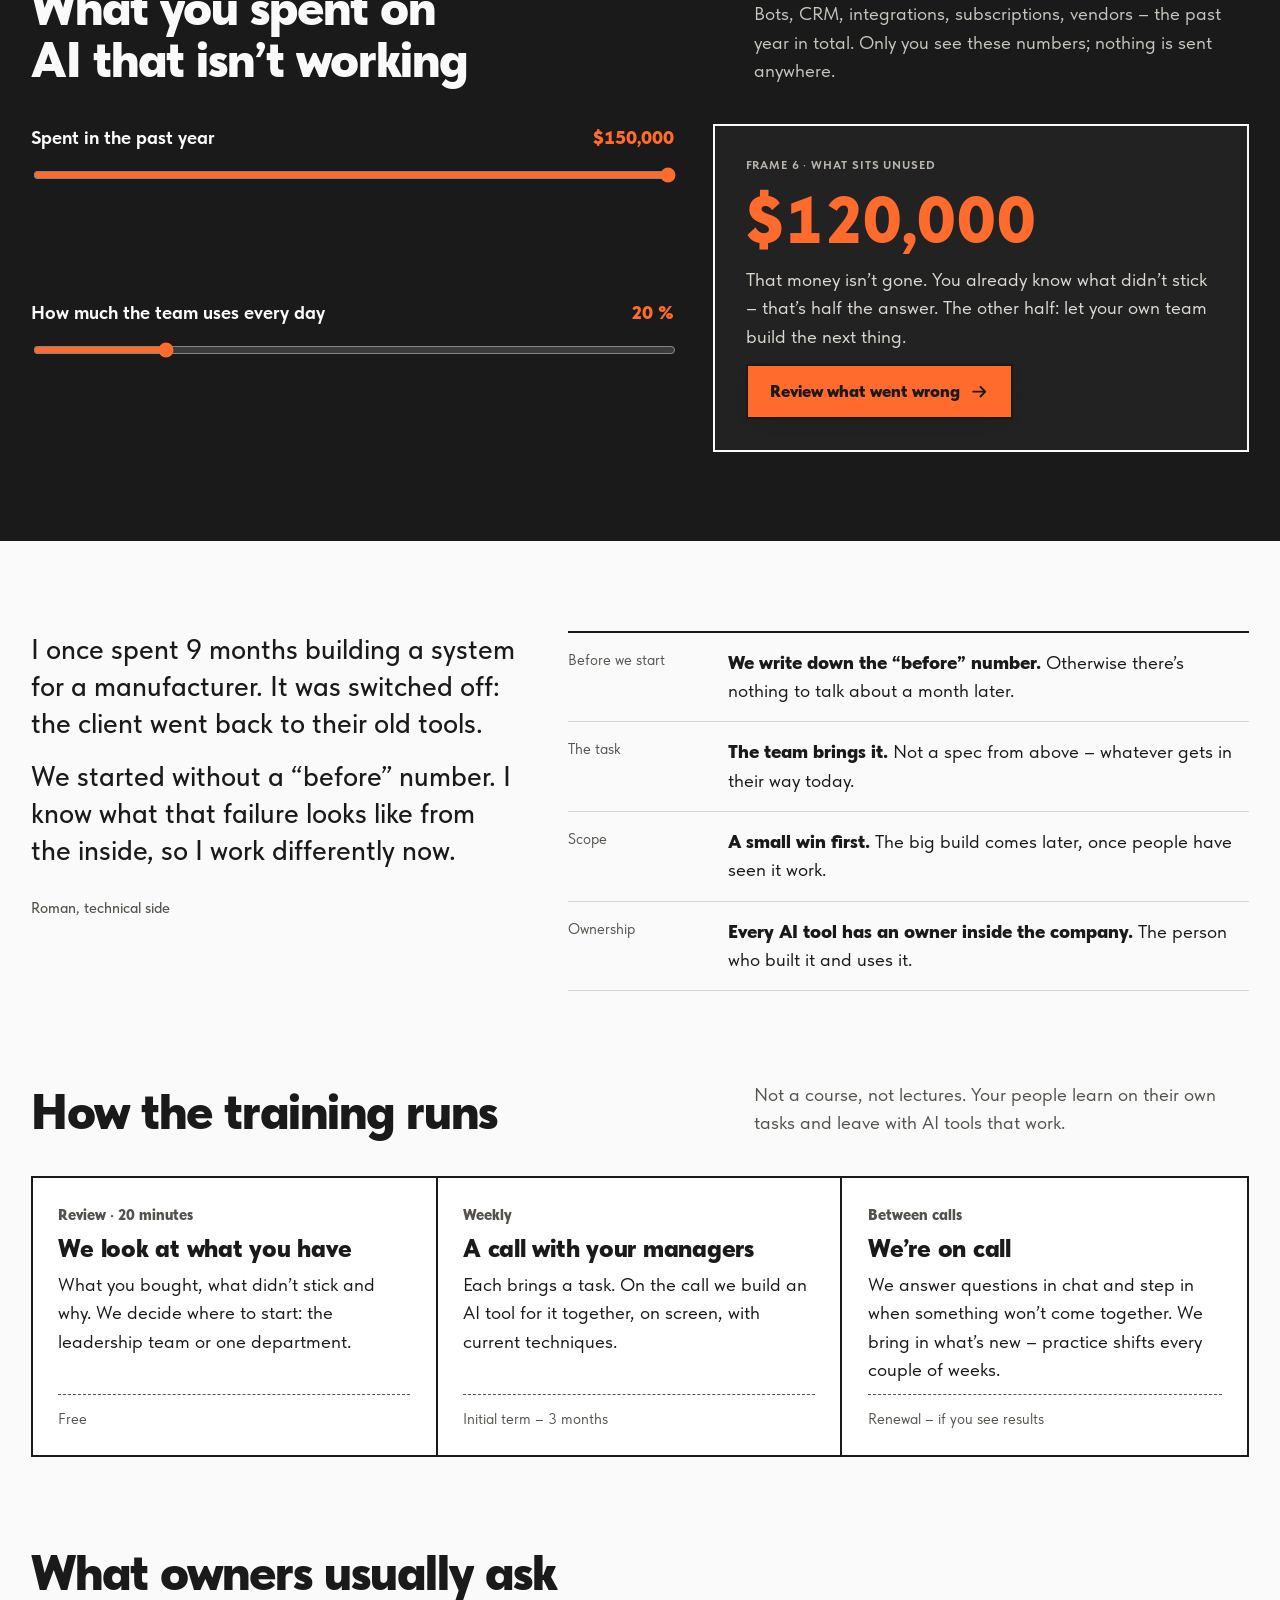
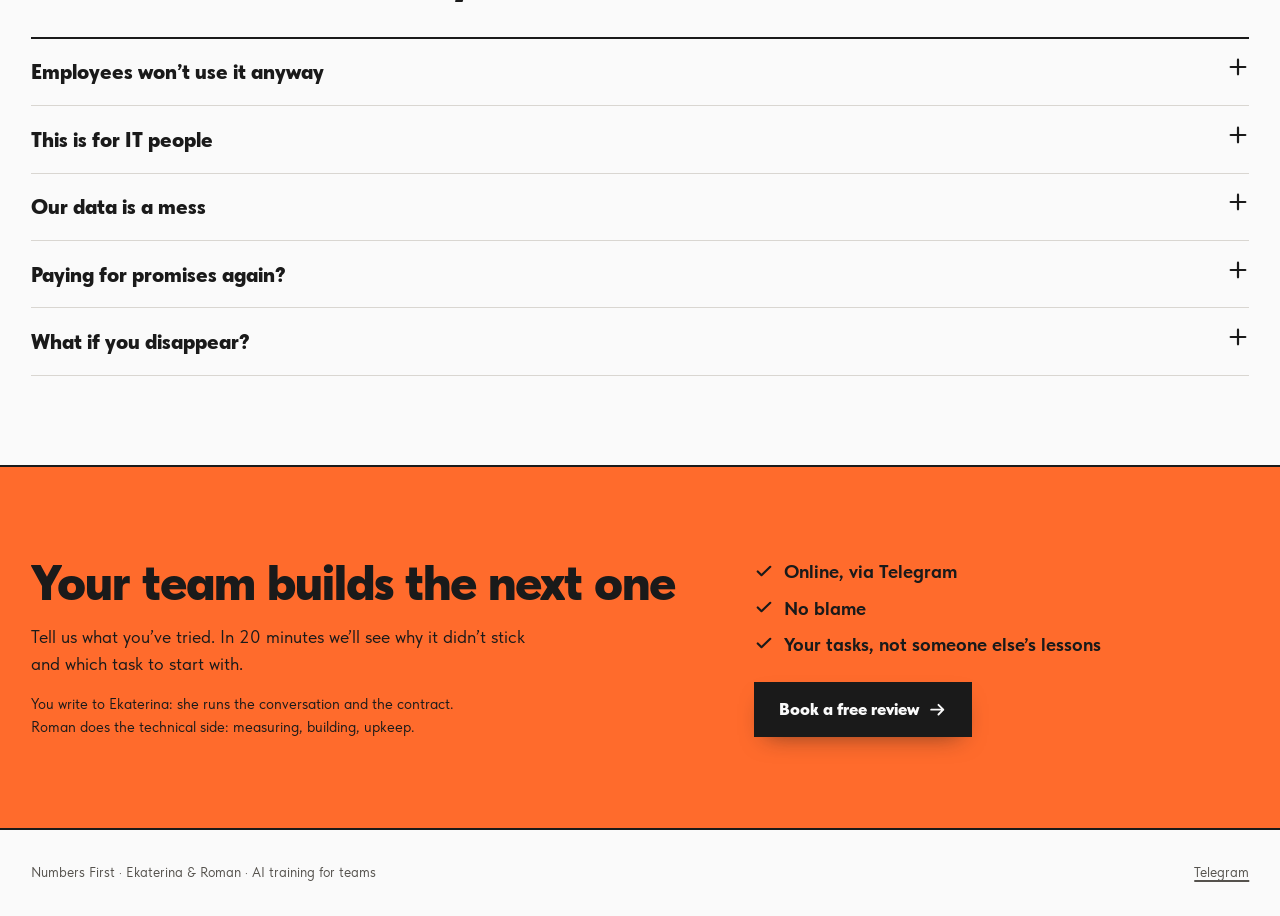
==== commit 6a1221c7: "Кейсы по отраслям: квиз отрасль → боль → кейсы (77 обезличенных кейсов из бота, RU/EN)" ====
--- a/obuchenie.html
+++ b/obuchenie.html
@@ -23,6 +23,7 @@
   <div class="wrap">
     <a class="logo" href="index.html"><span lang="ru">СНАЧАЛА<b>ЦИФРА</b></span><span lang="en">NUMBERS<b>FIRST</b></span></a>
     <span class="spacer"></span>
+    <a class="navlink" href="index.html#cases"><span lang="ru">Кейсы по отраслям</span><span lang="en">Cases by industry</span></a>
     <div class="lang" role="group" aria-label="Язык / Language">
       <button type="button" data-set="ru" aria-pressed="true">RU</button>
       <button type="button" data-set="en" aria-pressed="false">EN</button>
--- a/assets/site.css
+++ b/assets/site.css
@@ -82,7 +82,12 @@
 h1 { font-size: clamp(2.3rem, 1.4rem + 3.6vw, 4.6rem); }
 h2 { font-size: clamp(1.8rem, 1.2rem + 2.4vw, 3.2rem); }
 h3 { font-size: clamp(1.2rem, 1rem + .7vw, 1.55rem); letter-spacing: -.01em; }
-h1 .hl, h2 .hl { box-shadow: inset 0 -.32em 0 rgba(255,107,44,.55); }
+h1 .hl, h2 .hl {
+  background: linear-gradient(100deg, rgba(255,107,44,.5), rgba(255,107,44,.62) 60%, rgba(255,107,44,.5)) no-repeat 0 92% / var(--hlw, 100%) .34em;
+  -webkit-box-decoration-break: clone; box-decoration-break: clone;
+  transition: background-size 1s var(--ease);
+}
+.js .hl:not(.in) { --hlw: 0%; }
 .lead { font-size: clamp(1.1rem, 1rem + .45vw, 1.35rem); max-width: 34ch; margin: 1.2rem 0 1.8rem; color: var(--ink); }
 .hero .note { margin-top: 1rem; font-size: .92rem; color: var(--muted); max-width: 40ch; }
 
@@ -313,3 +318,126 @@
   .frame.tall .screen:has(> .deal) { aspect-ratio: auto; }
   .screen > .pane.deal { position: relative; padding-top: 5.4rem; }
 }
+
+/* ---------- динамика: сетка приводки, подпись, линия шагов ---------- */
+.grid-bg { position: fixed; inset: 0; width: 100%; height: 100%; z-index: -1; pointer-events: none; display: block; }
+
+.sigline { display: flex; align-items: center; gap: .8rem; flex-wrap: wrap; }
+.sigpad {
+  position: relative; display: block; width: 168px; height: 50px; flex: none;
+  border-bottom: 1.5px solid var(--ink); cursor: crosshair; touch-action: none;
+}
+.sigpad svg { position: absolute; inset: 0; width: 100%; height: 100%; overflow: visible; }
+.sigpad path { fill: none; stroke: var(--ink); stroke-width: 2.2; stroke-linecap: round; stroke-linejoin: round; vector-effect: non-scaling-stroke; }
+.sigpad .auto { stroke-dasharray: 1; stroke-dashoffset: 0; }
+.scene.armed .row.sign:not(.on) .sigpad .auto { stroke-dashoffset: 1; }
+.scene.armed .row.sign.on .sigpad .auto { animation: sign-draw 1.5s cubic-bezier(.45,.05,.35,1) both .15s; }
+@keyframes sign-draw { from { stroke-dashoffset: 1; } to { stroke-dashoffset: 0; } }
+.sigpad.user .auto { display: none; }
+.sigpad:hover { background: linear-gradient(transparent 70%, rgba(255,107,44,.08)); }
+.row.sign .ok { transition: transform .45s var(--ease), opacity .3s; }
+.scene.armed .row.sign:not(.on) .ok, .scene.armed .row.sign.on:not(.signed) .ok { transform: scale(.3); opacity: 0; }
+.scene.armed .row.sign.signed .ok { transform: none; opacity: 1; }
+.row.sign .ok.pop { animation: ok-pop .5s var(--ease); }
+@keyframes ok-pop { 0% { transform: scale(.4); } 60% { transform: scale(1.18); } 100% { transform: none; } }
+.sighint { font-size: .78rem; font-weight: 700; color: var(--mark-ink); letter-spacing: .02em; opacity: 0; transition: opacity .4s; }
+.row.sign.signed .sighint, .sigpad:focus-within + .ok + .sighint { opacity: 1; }
+.sigpad.user ~ .sighint { opacity: 0; }
+
+/* линия шагов: идёт по верхней кромке листа по мере прокрутки */
+.sheet-steps { position: relative; --p: 1; }
+.sheet-steps::before {
+  content: ""; position: absolute; left: -2px; right: -2px; top: -2px; height: 5px; background: var(--mark);
+  transform-origin: left; transform: scaleX(var(--p)); z-index: 1;
+}
+.sheet-steps > div { transition: background-color .5s var(--ease); }
+.js .sheet-steps > div .when { transition: color .4s; }
+.js .sheet-steps > div:not(.lit) .when { color: var(--muted); }
+.sheet-steps > div.lit { background: linear-gradient(rgba(255,107,44,.07), transparent 55%); }
+
+/* карточки ситуаций: номер обводится маркером */
+.toc .fno { position: relative; display: inline-grid; place-items: center; min-width: 1.6em; }
+.toc .fno::after {
+  content: ""; position: absolute; inset: -.3em -.45em; border: 2px solid var(--mark); border-radius: 50% 45% 55% 48%;
+  transform: rotate(-8deg); clip-path: inset(0 100% 0 0); transition: clip-path .5s var(--ease);
+}
+.toc a:hover .fno::after, .toc a:focus-visible .fno::after { clip-path: inset(0 0 0 0); }
+.toc .dir dd { transition: color .25s; }
+.toc a:hover .dir dd { color: var(--mark-ink); }
+
+@media (max-width: 980px) {
+  .sheet-steps { margin-left: 14px; }
+  .sheet-steps::before { left: -14px; right: auto; top: 0; bottom: 0; width: 3px; height: auto; transform-origin: top; transform: scaleY(var(--p)); }
+  .sheet-steps::after { content: ""; position: absolute; left: -14px; top: 0; bottom: 0; width: 3px; background: var(--rule); z-index: 0; }
+}
+.row.sign { align-items: center; }
+@media (prefers-reduced-motion: reduce) {
+  .js .hl:not(.in) { --hlw: 100%; }
+  .scene.armed .row.sign .sigpad .auto { stroke-dashoffset: 0; animation: none; }
+  .scene.armed .row.sign .ok { transform: none; opacity: 1; }
+}
+
+/* ---------- кейсы по отраслям: квиз ---------- */
+.navlink { font-weight: 700; font-size: .92rem; text-decoration: none; padding: .3rem .1rem; border-bottom: 2px solid transparent; transition: border-color .2s, color .2s; }
+.navlink:hover { border-color: var(--mark); }
+.cases .sec-head h2 { max-width: 16ch; }
+.quiz { border: 2px solid var(--sheet); background: #202020; }
+.qsteps { list-style: none; margin: 0; padding: 0; display: grid; grid-template-columns: repeat(3, minmax(0, 1fr)); border-bottom: 2px solid var(--sheet); }
+.qsteps li + li { border-left: 1px solid #4a4743; }
+.qsteps button {
+  width: 100%; height: 100%; display: flex; align-items: center; gap: .6rem; flex-wrap: wrap;
+  font: inherit; font-weight: 700; font-size: .95rem; text-align: left; color: #b9b5ae;
+  background: transparent; border: 0; padding: .8rem 1rem; cursor: pointer; transition: color .2s, background .2s;
+}
+.qsteps button:disabled { cursor: default; opacity: .55; }
+.qsteps button:not(:disabled):hover { color: var(--sheet); background: #2a2a2a; }
+.qsteps b { display: inline-grid; place-items: center; width: 1.7rem; height: 1.7rem; border: 2px solid currentColor; font-size: .85rem; flex: none; transition: background .25s, color .25s, border-color .25s; }
+.qsteps .qpick { font-style: normal; font-weight: 500; font-size: .85rem; color: var(--mark); flex-basis: 100%; padding-left: 2.3rem; min-height: 0; }
+.qsteps .qpick:empty { display: none; }
+.quiz[data-step="1"] [data-go="1"], .quiz[data-step="2"] [data-go="2"], .quiz[data-step="3"] [data-go="3"] { color: var(--sheet); }
+.quiz[data-step="1"] [data-go="1"] b, .quiz[data-step="2"] [data-go="2"] b, .quiz[data-step="3"] [data-go="3"] b { background: var(--mark); border-color: var(--mark); color: var(--ink); }
+.qpanel { padding: clamp(1rem, 2.4vw, 1.8rem); }
+.js .qpanel.enter { animation: q-enter .45s var(--ease) both; }
+@keyframes q-enter { from { opacity: 0; transform: translateX(18px); } to { opacity: 1; transform: none; } }
+.qq { margin: 0 0 1rem; font-weight: 900; font-size: clamp(1.2rem, 1rem + .8vw, 1.6rem); line-height: 1.15; color: var(--sheet); }
+.qgrid { display: grid; grid-template-columns: repeat(auto-fill, minmax(min(100%, 230px), 1fr)); gap: .6rem; }
+.qgrid button {
+  display: flex; justify-content: space-between; align-items: center; gap: .8rem; text-align: left;
+  font: inherit; font-weight: 700; line-height: 1.25; color: var(--sheet); background: #262626;
+  border: 2px solid #4a4743; padding: .85rem .95rem; min-height: 58px; cursor: pointer;
+  transition: border-color .2s, background .2s, transform .25s var(--ease);
+}
+.qgrid button:hover { border-color: var(--mark); background: #2a211c; }
+.qgrid button:active { transform: scale(.98); }
+.qgrid button[aria-pressed="true"] { border-color: var(--mark); background: #2a211c; }
+.qgrid button small { font-weight: 500; font-size: .8rem; color: #b9b5ae; white-space: nowrap; font-variant-numeric: tabular-nums; }
+.qgrid button svg { width: 1.1em; height: 1.1em; flex: none; color: var(--mark); transition: transform .25s var(--ease); }
+.qgrid button:hover svg { transform: translateX(3px); }
+.qgrid-pains { grid-template-columns: repeat(auto-fill, minmax(min(100%, 300px), 1fr)); }
+.qgrid button.best { background: var(--mark); color: var(--ink); border-color: var(--mark); }
+.qgrid button.best small, .qgrid button.best svg { color: var(--ink); }
+.qgrid button.best:hover { background: #ff8450; }
+.qcases { display: grid; grid-template-columns: repeat(3, minmax(0, 1fr)); gap: .8rem; }
+.qcase { display: flex; flex-direction: column; gap: .7rem; border: 2px solid #4a4743; background: #262626; padding: 1rem 1.05rem 1.1rem; }
+.js .qcase { animation: q-case .55s var(--ease) both; animation-delay: calc(var(--i, 0) * 90ms); }
+@keyframes q-case { from { opacity: 0; transform: translateY(14px); } to { opacity: 1; transform: none; } }
+.qcase .who { font-size: .74rem; font-weight: 700; letter-spacing: .06em; text-transform: uppercase; color: #b9b5ae; line-height: 1.3; }
+.qcase .what { margin: 0; color: #dcd8d2; font-size: .98rem; line-height: 1.42; }
+.qcase .res { margin: auto 0 0; padding-top: .7rem; border-top: 1px dashed #6a665f; font-weight: 700; color: var(--sheet); line-height: 1.35; font-size: 1rem; }
+.qcase .res b { display: block; font-size: .72rem; font-weight: 700; letter-spacing: .07em; text-transform: uppercase; color: var(--mark); margin-bottom: .25rem; }
+.qnote { margin: 0 0 1rem; color: #b9b5ae; font-size: .92rem; }
+.qmore { display: flex; flex-wrap: wrap; gap: .6rem; align-items: center; margin-top: 1.2rem; }
+.qmore .btn.ghost { color: var(--sheet); border-color: #8a857e; }
+.qmore .btn.ghost:hover { background: #2a2a2a; border-color: var(--sheet); }
+.qmore .btn:not(.ghost) { margin-left: auto; }
+.qsrc { margin: 1rem 0 0; font-size: .82rem; color: #b9b5ae; max-width: 80ch; }
+@media (max-width: 980px) { .qcases { grid-template-columns: 1fr; } .qmore .btn:not(.ghost) { margin-left: 0; } }
+@media (max-width: 600px) {
+  .top .navlink { font-size: .82rem; }
+  .qsteps button { padding: .6rem .55rem; font-size: .82rem; gap: .4rem; }
+  .qsteps .qpick { padding-left: 0; font-size: .75rem; }
+  .qsteps b { width: 1.45rem; height: 1.45rem; }
+}
+@media (max-width: 420px) { .top .navlink span[lang] { font-size: 0; } .top .navlink span[lang]::after { font-size: .82rem; } html[data-lang="ru"] .top .navlink span[lang="ru"]::after { content: "Кейсы"; } html[data-lang="en"] .top .navlink span[lang="en"]::after { content: "Cases"; } }
+.qcase .res .n { color: var(--mark); white-space: nowrap; }
+@media (max-width: 600px) { .qsteps .qpick { display: none; } .qsteps button { justify-content: flex-start; } }
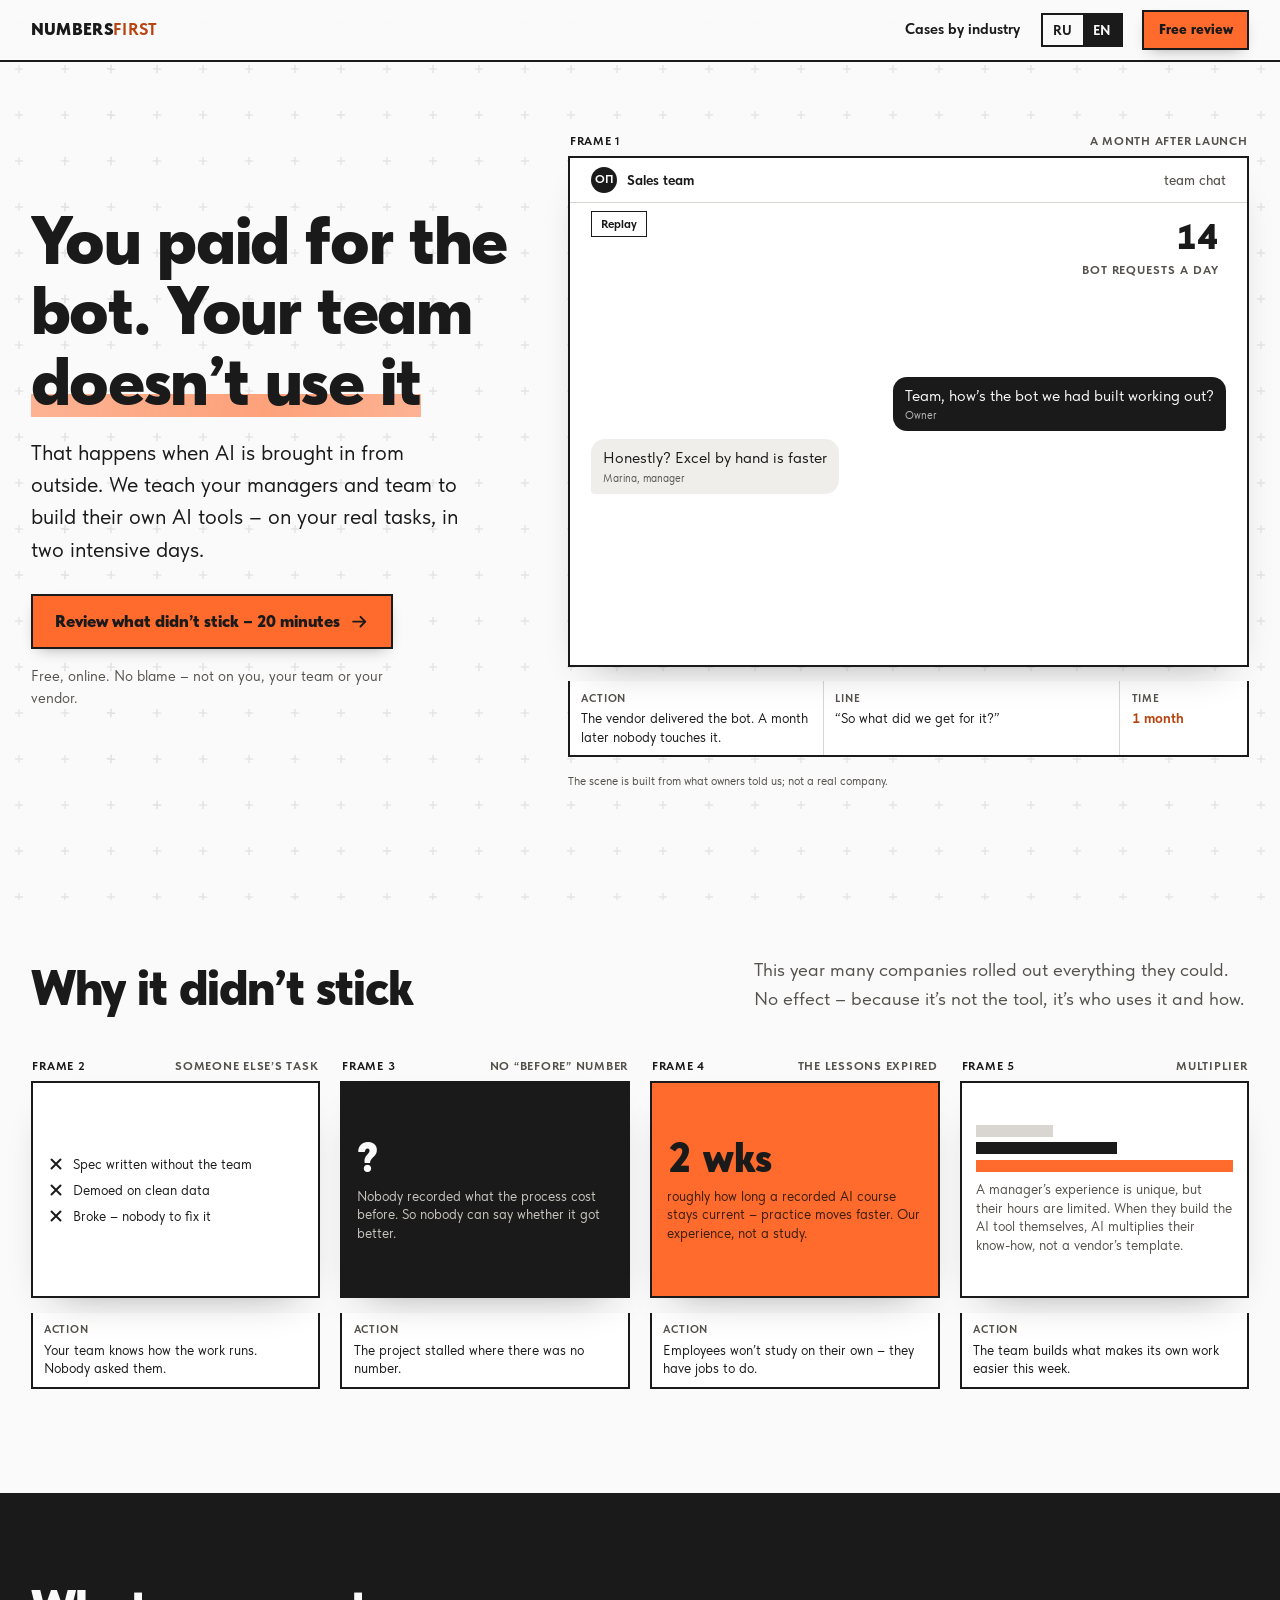
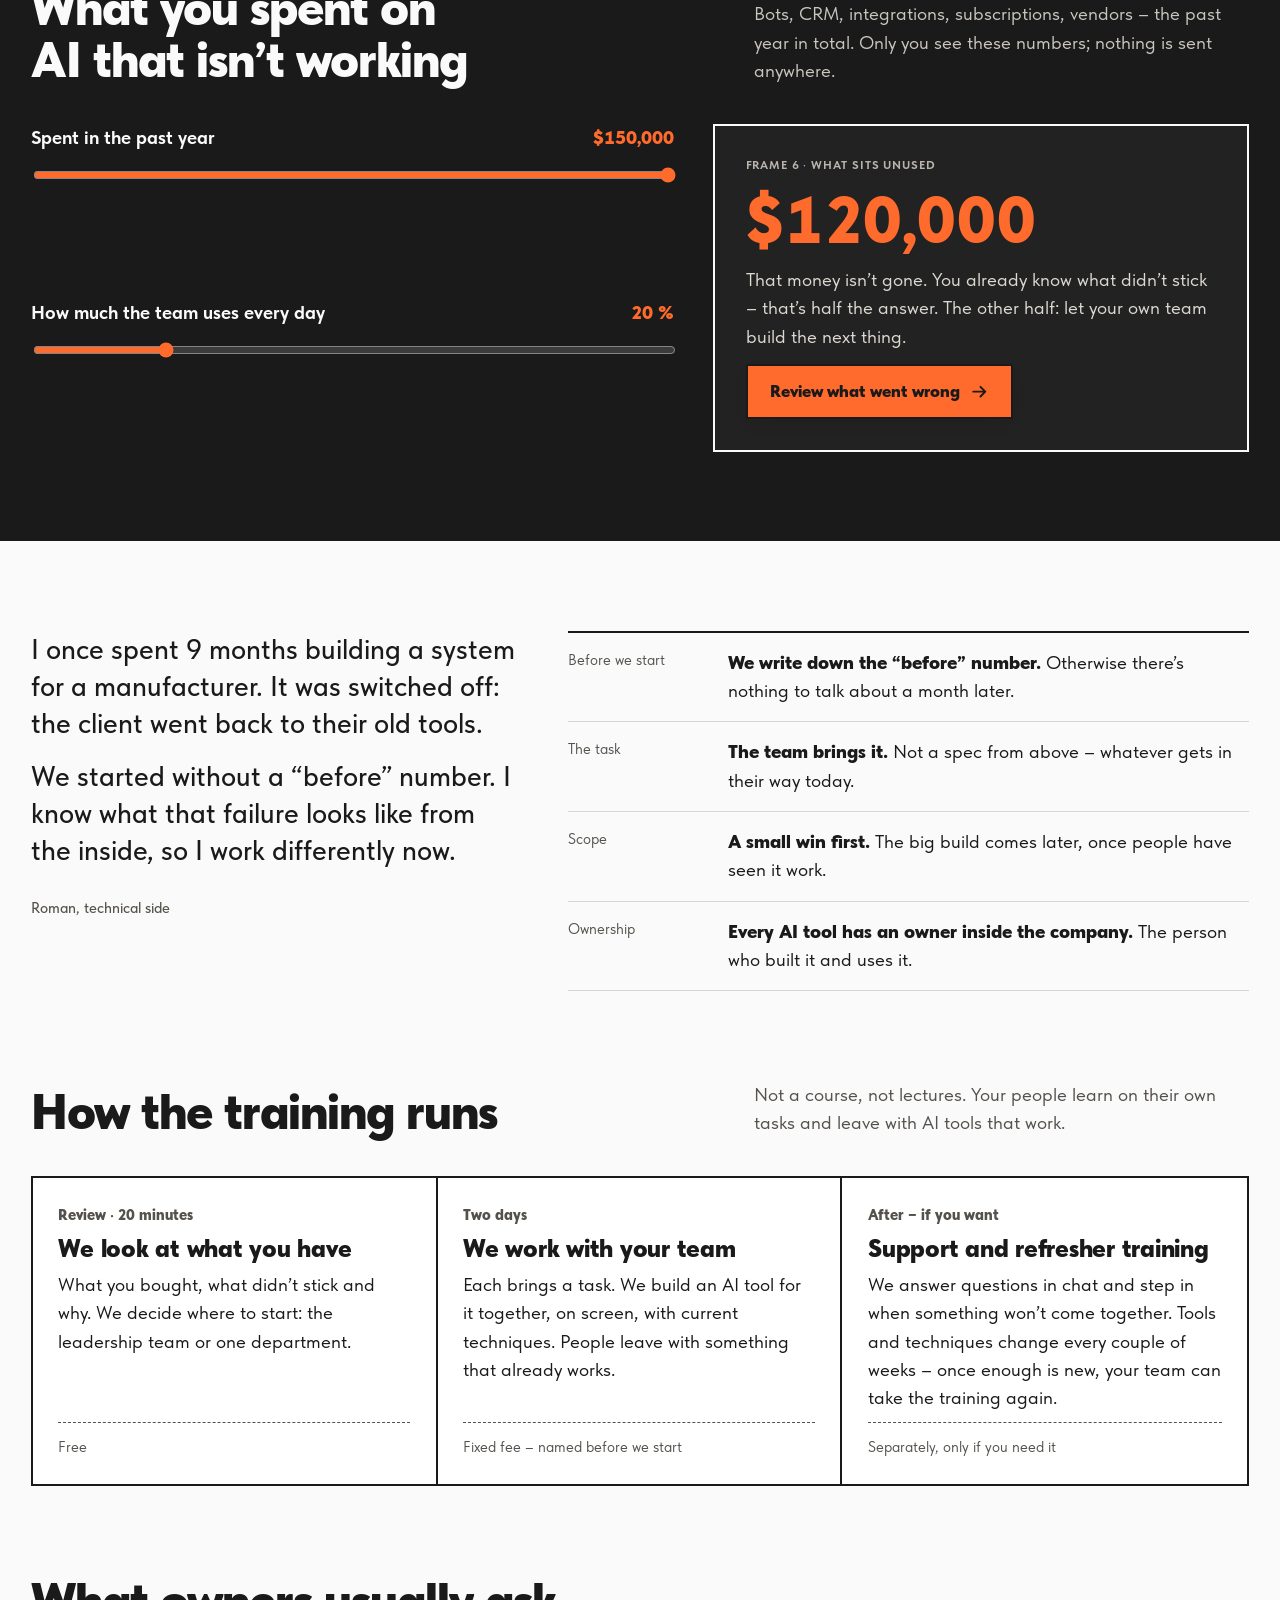
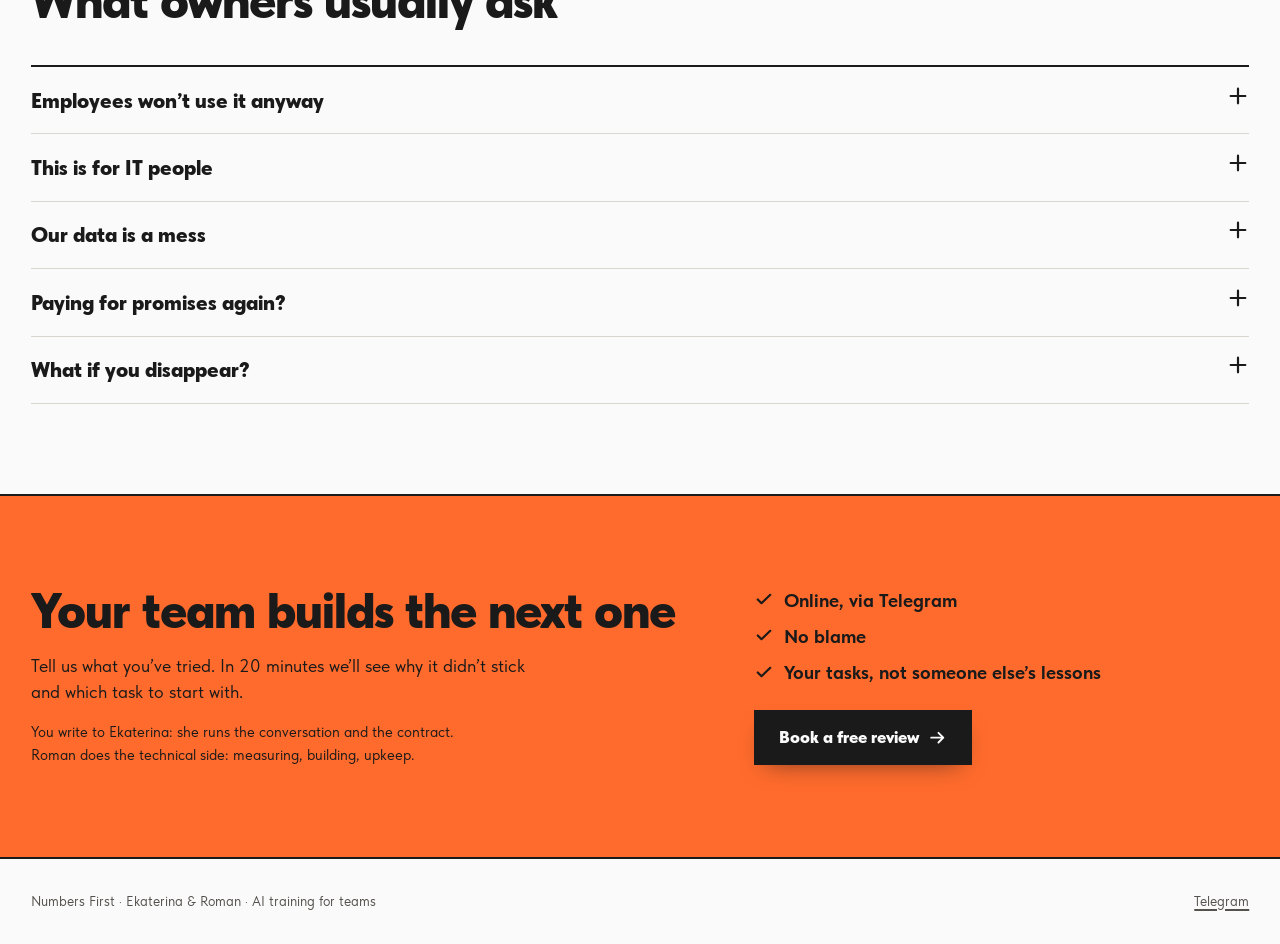
==== commit 769d1489: "Оплата: запуск за фикс + помесячно после порога; обучение – два дня; подпись «Примеры с рынка»; кноп" ====
--- a/obuchenie.html
+++ b/obuchenie.html
@@ -7,7 +7,7 @@
 <meta name="viewport" content="width=device-width, initial-scale=1">
 <meta name="robots" content="noindex, nofollow">
 <title>Бота сделали, команда не пользуется – обучение команды ИИ | Сначала цифра</title>
-<meta name="description" content="Учим руководителей и команду собирать ИИ-инструменты самим, на своих задачах. Созвон раз в неделю и поддержка между ними.">
+<meta name="description" content="Учим руководителей и команду собирать ИИ-инструменты самим, на своих задачах. Два дня работы с командой за фиксированную сумму. Сопровождение и повторное обучение – по желанию.">
 <link rel="preload" href="fonts/TildaSans-Black.ttf" as="font" type="font/ttf" crossorigin>
 <link rel="stylesheet" href="assets/site.css">
 </head>
@@ -43,8 +43,8 @@
           <span lang="en">You paid for the bot. Your team <span class="hl">doesn’t&nbsp;use&nbsp;it</span></span>
         </h1>
         <p class="lead">
-          <span lang="ru">Так бывает, когда ИИ приносят снаружи. Мы учим ваших руководителей и команду собирать ИИ-инструменты самим – на ваших задачах, раз в неделю, рядом с работой.</span>
-          <span lang="en">That happens when AI is brought in from outside. We teach your managers and team to build their own AI tools – on your real tasks, once a week, alongside the work.</span>
+          <span lang="ru">Так бывает, когда ИИ приносят снаружи. Мы учим ваших руководителей и команду собирать ИИ-инструменты самим – на ваших задачах, за два плотных дня.</span>
+          <span lang="en">That happens when AI is brought in from outside. We teach your managers and team to build their own AI tools – on your real tasks, in two intensive days.</span>
         </p>
         <a class="btn" href="#contact">
           <span lang="ru">Разобрать, что не прижилось – 20 минут</span>
@@ -78,7 +78,7 @@
         <dl class="dir">
           <div><dt lang="ru">Действие</dt><dt lang="en">Action</dt><dd lang="ru">Подрядчик сдал бота. Через месяц им никто не пользуется.</dd><dd lang="en">The vendor delivered the bot. A month later nobody touches it.</dd></div>
           <div><dt lang="ru">Реплика</dt><dt lang="en">Line</dt><dd lang="ru">«И что это нам дало?»</dd><dd lang="en">“So what did we get for it?”</dd></div>
-          <div><dt lang="ru">Хрон.</dt><dt lang="en">Time</dt><dd class="t num" lang="ru">1 мес.</dd><dd class="t num" lang="en">1 month</dd></div>
+          <div><dt lang="ru">Время</dt><dt lang="en">Time</dt><dd class="t num" lang="ru">1 мес.</dd><dd class="t num" lang="en">1 month</dd></div>
         </dl>
         <p class="synthetic"><span lang="ru">Сцена собрана из слов собственников, это не реальная компания.</span><span lang="en">The scene is built from what owners told us; not a real company.</span></p>
       </figure>
@@ -199,16 +199,16 @@
           <span class="pay"><span lang="ru">Бесплатно</span><span lang="en">Free</span></span>
         </div>
         <div class="reveal" data-delay="120">
-          <span class="when"><span lang="ru">Раз в неделю</span><span lang="en">Weekly</span></span>
-          <h3><span lang="ru">Созвон с группой руководителей</span><span lang="en">A call with your managers</span></h3>
-          <p><span lang="ru">Каждый приносит свою задачу. На созвоне собираем под неё ИИ-инструмент вместе, на экране, с актуальными приёмами.</span><span lang="en">Each brings a task. On the call we build an AI tool for it together, on screen, with current techniques.</span></p>
-          <span class="pay"><span lang="ru">Стартовый срок – 3 месяца</span><span lang="en">Initial term – 3 months</span></span>
+          <span class="when"><span lang="ru">Два дня</span><span lang="en">Two days</span></span>
+          <h3><span lang="ru">Работаем с вашей командой</span><span lang="en">We work with your team</span></h3>
+          <p><span lang="ru">Каждый приносит свою задачу. Собираем под неё ИИ-инструмент вместе, на экране, с актуальными приёмами. Уходят с тем, что уже работает.</span><span lang="en">Each brings a task. We build an AI tool for it together, on screen, with current techniques. People leave with something that already works.</span></p>
+          <span class="pay"><span lang="ru">Фиксированная сумма – называем до старта</span><span lang="en">Fixed fee – named before we start</span></span>
         </div>
         <div class="reveal" data-delay="240">
-          <span class="when"><span lang="ru">Между созвонами</span><span lang="en">Between calls</span></span>
-          <h3><span lang="ru">Мы на связи</span><span lang="en">We’re on call</span></h3>
-          <p><span lang="ru">Отвечаем на вопросы в чате, помогаем, когда что-то не собирается. Приносим новое, когда практика меняется, – а меняется она каждые пару недель.</span><span lang="en">We answer questions in chat and step in when something won’t come together. We bring in what’s new – practice shifts every couple of weeks.</span></p>
-          <span class="pay"><span lang="ru">Продление – если видите результат</span><span lang="en">Renewal – if you see results</span></span>
+          <span class="when"><span lang="ru">Потом – по желанию</span><span lang="en">After – if you want</span></span>
+          <h3><span lang="ru">Сопровождение и повторное обучение</span><span lang="en">Support and refresher training</span></h3>
+          <p><span lang="ru">Отвечаем на вопросы в чате и помогаем, когда что-то не собирается. Инструменты и приёмы меняются каждые пару недель – когда накопится новое, можно пройти обучение ещё раз.</span><span lang="en">We answer questions in chat and step in when something won’t come together. Tools and techniques change every couple of weeks – once enough is new, your team can take the training again.</span></p>
+          <span class="pay"><span lang="ru">Отдельно и только если нужно</span><span lang="en">Separately, only if you need it</span></span>
         </div>
       </div>
     </div>
@@ -235,8 +235,8 @@
         </details>
         <details>
           <summary><span lang="ru">Опять платить за обещание?</span><span lang="en">Paying for promises again?</span><svg aria-hidden="true"><use href="#i-plus"/></svg></summary>
-          <p lang="ru">Разбор бесплатный. Формат, срок и критерий продления обсуждаем после него и записываем.</p>
-          <p lang="en">The review is free. Format, term and renewal criteria are agreed after it – in writing.</p>
+          <p lang="ru">Нет. Обучение – два дня за фиксированную сумму, её называем до старта. Вы платите за два дня работы, а не за обещание: к концу у каждого руководителя работает инструмент под его задачу. Сопровождение после – отдельно и только если захотите.</p>
+          <p lang="en">No. Training is two days for a fixed fee, named before we start. You pay for two days of work, not for a promise: by the end each manager has a working tool for their own task. Support afterwards is separate and only if you want it.</p>
         </details>
         <details>
           <summary><span lang="ru">А если вы пропадёте?</span><span lang="en">What if you disappear?</span><svg aria-hidden="true"><use href="#i-plus"/></svg></summary>
--- a/assets/site.css
+++ b/assets/site.css
@@ -269,7 +269,8 @@
   .sheet-steps > div:last-child { border-bottom: 0; }
 }
 @media (max-width: 600px) {
-  .top .btn.small { display: none; }
+  .top .navlink { display: none; }
+  .top .btn.small { padding: .45rem .7rem; }
   .strip { grid-template-columns: 1fr; }
   .dir { grid-template-columns: 1fr 1fr; }
   .dir > div:last-child { grid-column: 1 / -1; border-top: 1px solid var(--rule); }
@@ -441,3 +442,9 @@
 @media (max-width: 420px) { .top .navlink span[lang] { font-size: 0; } .top .navlink span[lang]::after { font-size: .82rem; } html[data-lang="ru"] .top .navlink span[lang="ru"]::after { content: "Кейсы"; } html[data-lang="en"] .top .navlink span[lang="en"]::after { content: "Cases"; } }
 .qcase .res .n { color: var(--mark); white-space: nowrap; }
 @media (max-width: 600px) { .qsteps .qpick { display: none; } .qsteps button { justify-content: flex-start; } }
+@media (max-width: 420px) {
+  .top .wrap { gap: .6rem; }
+  .logo { font-size: .92rem; letter-spacing: 0; }
+  .lang button { padding-inline: .5rem; }
+  .top .btn.small { padding: .4rem .55rem; font-size: .85rem; }
+}
